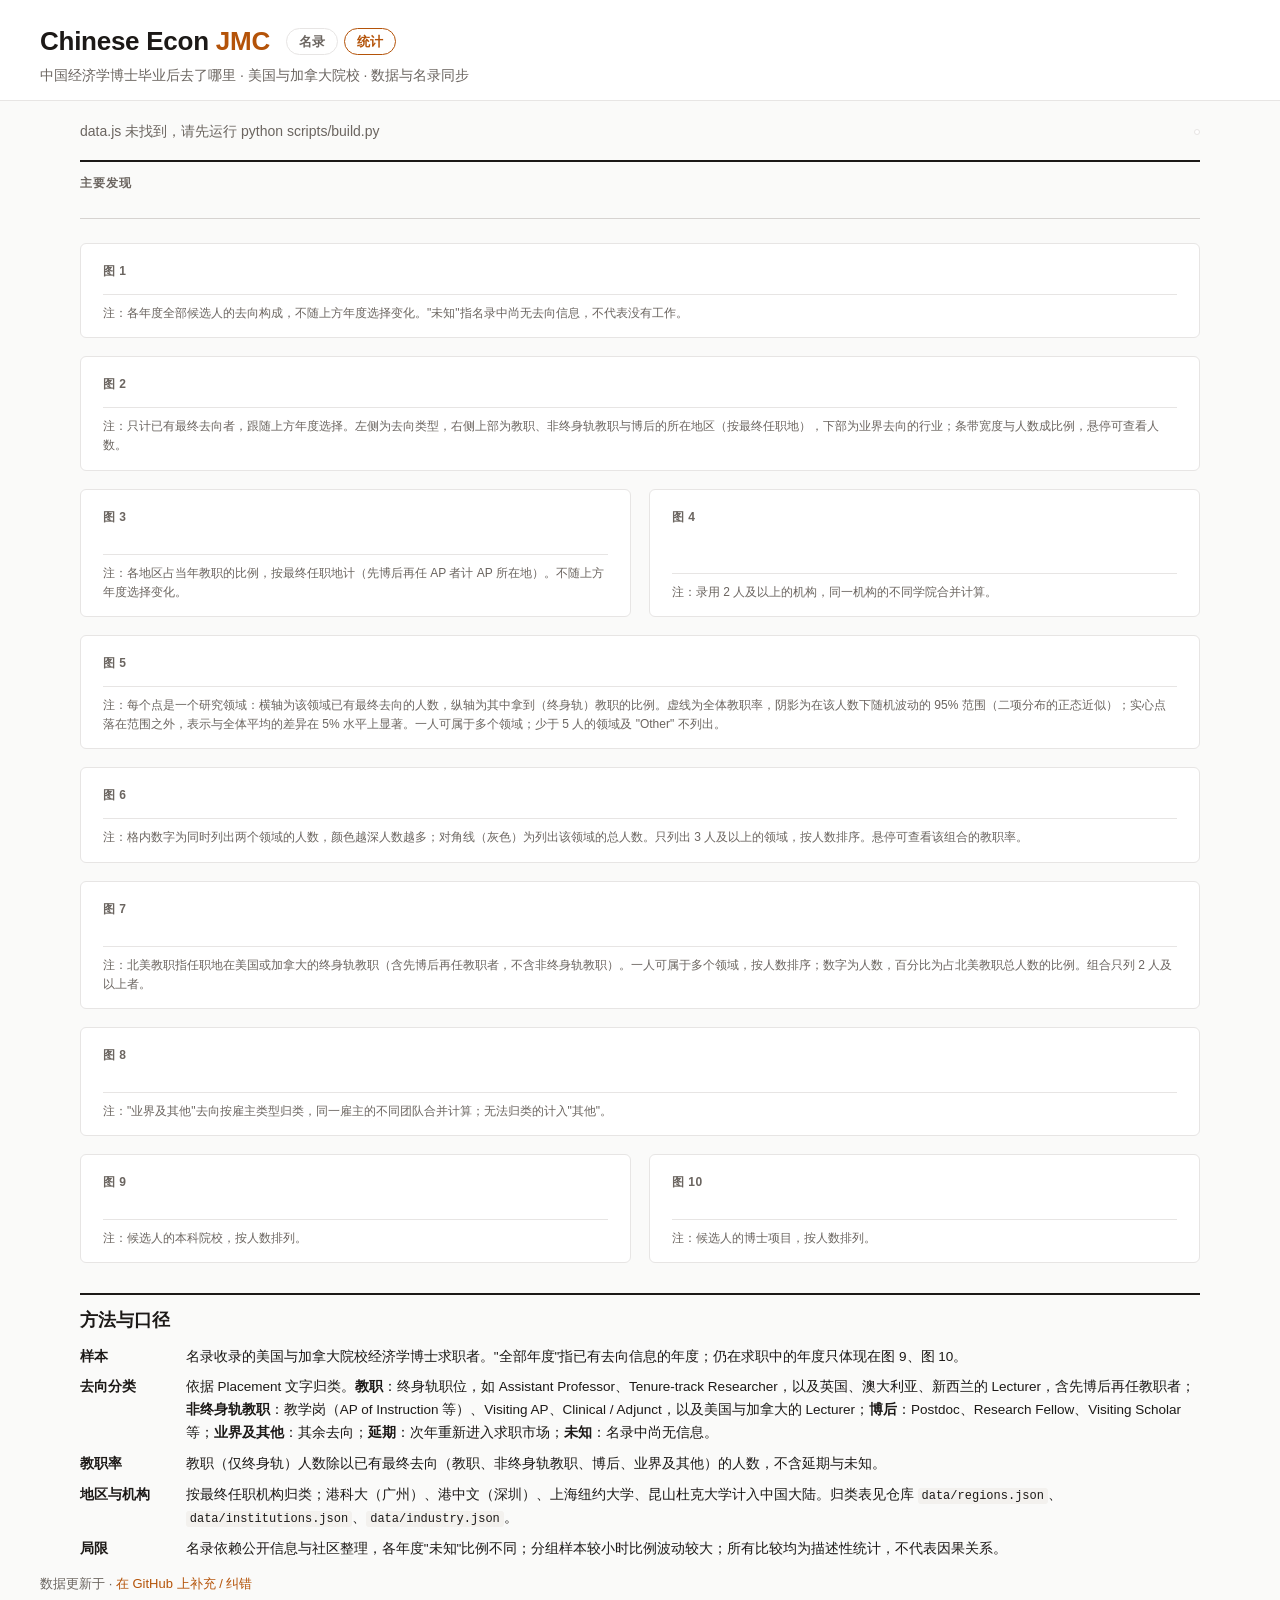
==== site/stats.html @ d743d22f "Add UCLA to 2026-2027; drop the field-share-over-time figure The 2026-2027 file and the cycle templa" ====
<!DOCTYPE html>
<html lang="zh-CN">
<head>
<meta charset="utf-8">
<meta name="viewport" content="width=device-width, initial-scale=1">
<title>JMC Placement Stats · 中国经济学博士求职去向统计</title>
<meta name="description" content="Where do economics PhD job market candidates from mainland China at US and Canadian programs end up? Placement mix by year, faculty destinations, faculty rate by PhD tier and field, top hiring institutions and employers.">
<link rel="stylesheet" href="style.css">
<link rel="stylesheet" href="stats.css">
</head>
<body>

<header class="topbar">
  <div class="wrap">
    <div class="brand">
      <div class="brand-row">
        <h1>Chinese Econ <span>JMC</span></h1>
        <nav class="pages" aria-label="Pages"><a href="./">名录</a><a href="stats.html" class="active" aria-current="page">统计</a></nav>
      </div>
      <p class="tagline">中国经济学博士毕业后去了哪里 · 美国与加拿大院校 · 数据与名录同步</p>
    </div>
  </div>
</header>

<main class="wrap viz">

  <div class="section-head">
    <p class="lede" id="lede"></p>
    <div class="seg" id="cycle-seg" role="tablist" aria-label="年度"></div>
  </div>

  <section class="findings" aria-labelledby="findings-h">
    <h2 id="findings-h" class="kicker">主要发现</h2>
    <div class="hero" id="hero" aria-live="polite"></div>
  </section>

  <section class="panel">
    <header class="fig-head"><span class="fig-no">图 1</span><h2 id="mix-title"></h2></header>
    <div id="mix"></div>
    <p class="fig-note">注：各年度全部候选人的去向构成，不随上方年度选择变化。"未知"指名录中尚无去向信息，不代表没有工作。</p>
  </section>

  <section class="panel">
    <header class="fig-head"><span class="fig-no">图 2</span><h2 id="sankey-title"></h2></header>
    <div id="sankey"></div>
    <p class="fig-note">注：只计已有最终去向者，跟随上方年度选择。左侧为去向类型，右侧上部为教职、非终身轨教职与博后的所在地区（按最终任职地），下部为业界去向的行业；条带宽度与人数成比例，悬停可查看人数。</p>
  </section>

  <div class="two-col">
    <section class="panel">
      <header class="fig-head"><span class="fig-no">图 3</span><h2 id="regions-title"></h2></header>
      <div id="regions"></div>
      <p class="fig-note">注：各地区占当年教职的比例，按最终任职地计（先博后再任 AP 者计 AP 所在地）。不随上方年度选择变化。</p>
    </section>
    <section class="panel">
      <header class="fig-head"><span class="fig-no">图 4</span><h2 id="insts-title"></h2></header>
      <div id="insts"></div>
      <p class="fig-note">注：录用 2 人及以上的机构，同一机构的不同学院合并计算。</p>
    </section>
  </div>

  <section class="panel">
    <header class="fig-head"><span class="fig-no">图 5</span><h2 id="funnel-title"></h2></header>
    <div id="funnel"></div>
    <p class="fig-note">注：每个点是一个研究领域：横轴为该领域已有最终去向的人数，纵轴为其中拿到（终身轨）教职的比例。虚线为全体教职率，阴影为在该人数下随机波动的 95% 范围（二项分布的正态近似）；实心点落在范围之外，表示与全体平均的差异在 5% 水平上显著。一人可属于多个领域；少于 5 人的领域及 "Other" 不列出。</p>
  </section>

  <section class="panel">
    <header class="fig-head"><span class="fig-no">图 6</span><h2 id="cooc-title"></h2></header>
    <div id="cooc"></div>
    <p class="fig-note">注：格内数字为同时列出两个领域的人数，颜色越深人数越多；对角线（灰色）为列出该领域的总人数。只列出 3 人及以上的领域，按人数排序。悬停可查看该组合的教职率。</p>
  </section>

  <section class="panel">
    <header class="fig-head"><span class="fig-no">图 7</span><h2 id="na-title"></h2></header>
    <div id="na" class="split two"></div>
    <p class="fig-note">注：北美教职指任职地在美国或加拿大的终身轨教职（含先博后再任教职者，不含非终身轨教职）。一人可属于多个领域，按人数排序；数字为人数，百分比为占北美教职总人数的比例。组合只列 2 人及以上者。</p>
  </section>

  <section class="panel">
    <header class="fig-head"><span class="fig-no">图 8</span><h2 id="ind-title"></h2></header>
    <div id="ind" class="split two"></div>
    <p class="fig-note">注："业界及其他"去向按雇主类型归类，同一雇主的不同团队合并计算；无法归类的计入"其他"。</p>
  </section>

  <div class="two-col">
    <section class="panel">
      <header class="fig-head"><span class="fig-no">图 9</span><h2 id="ug-title"></h2></header>
      <div id="ug"></div>
      <p class="fig-note">注：候选人的本科院校，按人数排列。</p>
    </section>
    <section class="panel">
      <header class="fig-head"><span class="fig-no">图 10</span><h2 id="phd-title"></h2></header>
      <div id="phd"></div>
      <p class="fig-note">注：候选人的博士项目，按人数排列。</p>
    </section>
  </div>

  <section class="method" aria-labelledby="method-h">
    <h2 id="method-h">方法与口径</h2>
    <dl>
      <dt>样本</dt>
      <dd>名录收录的美国与加拿大院校经济学博士求职者。"全部年度"指已有去向信息的年度；仍在求职中的年度只体现在图 9、图 10。</dd>
      <dt>去向分类</dt>
      <dd>依据 Placement 文字归类。<b>教职</b>：终身轨职位，如 Assistant Professor、Tenure-track Researcher，以及英国、澳大利亚、新西兰的 Lecturer，含先博后再任教职者；<b>非终身轨教职</b>：教学岗（AP of Instruction 等）、Visiting AP、Clinical / Adjunct，以及美国与加拿大的 Lecturer；<b>博后</b>：Postdoc、Research Fellow、Visiting Scholar 等；<b>业界及其他</b>：其余去向；<b>延期</b>：次年重新进入求职市场；<b>未知</b>：名录中尚无信息。</dd>
      <dt>教职率</dt>
      <dd>教职（仅终身轨）人数除以已有最终去向（教职、非终身轨教职、博后、业界及其他）的人数，不含延期与未知。</dd>
      <dt>地区与机构</dt>
      <dd>按最终任职机构归类；港科大（广州）、港中文（深圳）、上海纽约大学、昆山杜克大学计入中国大陆。归类表见仓库 <code>data/regions.json</code>、<code>data/institutions.json</code>、<code>data/industry.json</code>。</dd>
      <dt>局限</dt>
      <dd>名录依赖公开信息与社区整理，各年度"未知"比例不同；分组样本较小时比例波动较大；所有比较均为描述性统计，不代表因果关系。</dd>
    </dl>
  </section>

</main>

<footer class="wrap footer">
  <p>
    数据更新于 <span id="generated"></span> ·
    <a href="https://github.com/chinese-econ-jmc/chinese-econ-jmc.github.io" target="_blank" rel="noopener">在 GitHub 上补充 / 纠错</a>
  </p>
</footer>

<div class="tip" id="tip" role="tooltip" hidden></div>

<script src="data.js"></script>
<script src="stats.js"></script>
</body>
</html>
---- site/style.css ----
:root {
  --bg: #fafaf9;
  --panel: #ffffff;
  --text: #1c1917;
  --muted: #6b6560;
  --line: #e7e5e4;
  --accent: #b45309;
  --accent-soft: #fff4e5;
  --tag: #f3f1ee;
  --faculty: #24497a;
  --faculty-bg: #e9eff7;
  --postdoc: #7a5410;
  --postdoc-bg: #f8f0de;
  --industry: #8f3628;
  --industry-bg: #f9ebe8;
  --radius: 8px;
  font-family: -apple-system, BlinkMacSystemFont, "Segoe UI", "PingFang SC", "Hiragino Sans GB", "Microsoft YaHei", "Noto Sans CJK SC", Helvetica, Arial, sans-serif;
}
@media (prefers-color-scheme: dark) {
  :root {
    --bg: #171412; --panel: #1f1b18; --text: #f5f2ef; --muted: #a8a099; --line: #3a332e;
    --accent: #f59e0b; --accent-soft: #3a2a12; --tag: #2a2521;
    --faculty: #a9c3e8; --faculty-bg: #1b2738; --postdoc: #e2bd72; --postdoc-bg: #33280f;
    --industry: #eba293; --industry-bg: #3a1e19;
  }
}
* { box-sizing: border-box; }
html, body { margin: 0; background: var(--bg); color: var(--text); font-size: 15px; line-height: 1.5; }
a { color: var(--accent); text-decoration: none; }
a:hover { text-decoration: underline; }
.wrap { max-width: 1240px; margin: 0 auto; padding: 0 20px; }

/* header */
.topbar { border-bottom: 1px solid var(--line); background: var(--panel); }
.topbar .wrap { display: flex; flex-wrap: wrap; align-items: flex-end; justify-content: space-between; gap: 12px; padding-top: 22px; padding-bottom: 0; }
.brand h1 { margin: 0; font-size: 26px; letter-spacing: -0.01em; }
.brand h1 span { color: var(--accent); }
.brand-row { display: flex; flex-wrap: wrap; align-items: center; gap: 8px 16px; }
.pages { display: flex; gap: 6px; }
.pages a { font-size: 13px; font-weight: 600; color: var(--muted); padding: 3px 12px; border: 1px solid var(--line); border-radius: 999px; }
.pages a:hover { color: var(--text); text-decoration: none; border-color: var(--muted); }
.pages a.active { color: var(--accent); border-color: var(--accent); }
.tagline { margin: 4px 0 14px; color: var(--muted); font-size: 14px; }
.cycles { display: flex; gap: 4px; }
.cycles button { background: none; border: none; border-bottom: 3px solid transparent; padding: 10px 14px; font: inherit; font-weight: 600; color: var(--muted); cursor: pointer; }
.cycles button:hover { color: var(--text); }
.cycles button.active { color: var(--accent); border-bottom-color: var(--accent); }

/* stats */
.stats { display: grid; grid-template-columns: repeat(auto-fit, minmax(150px, 1fr)); gap: 12px; margin: 22px 0 18px; }
.stat { background: var(--panel); border: 1px solid var(--line); border-radius: var(--radius); padding: 12px 14px; }
.stat .n { font-size: 26px; font-weight: 700; line-height: 1.1; }
.stat .l { color: var(--muted); font-size: 13px; margin-top: 2px; }
.stat .sub { color: var(--muted); font-size: 12px; margin-top: 6px; }

/* controls */
.controls { background: var(--panel); border: 1px solid var(--line); border-radius: var(--radius); padding: 12px 14px; margin-bottom: 12px; }
.row { display: flex; flex-wrap: wrap; gap: 8px; align-items: center; }
.row + .row { margin-top: 10px; }
input[type=search], select { font: inherit; padding: 7px 10px; border: 1px solid var(--line); border-radius: 6px; background: var(--bg); color: var(--text); }
input[type=search] { flex: 1 1 260px; min-width: 200px; }
select { max-width: 260px; }
.toggle { display: inline-flex; align-items: center; gap: 6px; color: var(--muted); font-size: 14px; cursor: pointer; }
.btn-ghost { font: inherit; background: none; border: 1px solid var(--line); border-radius: 6px; padding: 6px 10px; color: var(--muted); cursor: pointer; }
.btn-ghost:hover { color: var(--text); border-color: var(--muted); }
.chips { gap: 6px; }
.chip { font: inherit; font-size: 13px; padding: 4px 10px; border-radius: 999px; border: 1px solid var(--line); background: var(--bg); color: var(--text); cursor: pointer; }
.chip:hover { border-color: var(--muted); }
.chip.active { background: var(--accent-soft); border-color: var(--accent); color: var(--accent); font-weight: 600; }
.chip .c { color: var(--muted); font-size: 12px; margin-left: 4px; }
.chip.active .c { color: inherit; }
.chip:disabled { opacity: .4; cursor: default; }

.result-count { color: var(--muted); font-size: 13px; margin: 0 0 8px 4px; }

/* table */
.table-wrap { background: var(--panel); border: 1px solid var(--line); border-radius: var(--radius); overflow-x: auto; margin-bottom: 30px; }
table { width: 100%; border-collapse: collapse; }
th, td { text-align: left; padding: 10px 12px; vertical-align: top; border-top: 1px solid var(--line); }
thead th { border-top: none; font-size: 12px; text-transform: uppercase; letter-spacing: .04em; color: var(--muted); background: var(--panel); position: sticky; top: 0; z-index: 1; }
tr.cand { cursor: pointer; }
tr.cand:hover td { background: color-mix(in srgb, var(--accent-soft) 45%, transparent); }
tr.cand.open td { background: var(--accent-soft); border-bottom: none; }
tr.cand:hover, tr.cand.open { background: var(--accent-soft); }
tr.group th { background: var(--tag); font-size: 13px; font-weight: 600; text-transform: none; letter-spacing: 0; position: static; padding: 8px 12px; }
tr.group th .rank { display: inline-block; min-width: 34px; color: var(--muted); font-weight: 500; }
tr.group th .zh { color: var(--muted); font-weight: 400; margin-left: 6px; }
tr.group th .n { color: var(--muted); font-weight: 400; float: right; }
tr.group th .note { color: var(--muted); font-weight: 400; font-style: italic; margin-left: 10px; }
.col-name { width: 16%; }
.col-school { width: 14%; }
.col-fields { width: 18%; }
.col-jmp { width: 28%; }
.col-links { width: 7%; }
.col-place { width: 17%; }
td.name { font-weight: 600; white-space: nowrap; }
td.name .zh { color: var(--muted); font-weight: 400; margin-left: 4px; }
td.name .yr { display: block; color: var(--muted); font-weight: 400; font-size: 12px; }
td.school .rank { color: var(--muted); font-size: 12px; margin-right: 4px; }
td.jmp { font-size: 14px; }
td.jmp .none, td.place .none, td.links .none { color: var(--muted); }
.tag { display: inline-block; background: var(--tag); border-radius: 4px; padding: 1px 7px; font-size: 12px; margin: 0 4px 4px 0; white-space: nowrap; }
.tag.raw { background: none; color: var(--muted); padding-left: 0; white-space: normal; }
.badge { display: inline-block; border-radius: 4px; padding: 1px 7px; font-size: 12px; font-weight: 600; margin-bottom: 3px; }
.badge.Faculty { color: var(--faculty); background: var(--faculty-bg); }
.badge.Postdoc { color: var(--postdoc); background: var(--postdoc-bg); }
.badge.Industry { color: var(--industry); background: var(--industry-bg); }
.badge.Non-tenure-track { color: var(--faculty); background: transparent; border: 1px dashed var(--faculty); padding: 0 6px; }
.badge.Deferred { color: var(--muted); background: transparent; box-shadow: inset 0 0 0 1px var(--line); }
td.place .txt { display: block; font-size: 13px; }
tr.detail td { background: var(--accent-soft); border-top: none; padding: 0 12px 14px; }
.detail-inner { display: grid; grid-template-columns: 2fr 1fr; gap: 18px; font-size: 14px; }
.detail-inner h4 { margin: 0 0 4px; font-size: 12px; text-transform: uppercase; letter-spacing: .04em; color: var(--muted); }
.detail-inner p { margin: 0 0 8px; }
.detail-inner ul { margin: 0; padding-left: 18px; }
.detail-inner .src { color: var(--muted); font-size: 12px; }
.empty { padding: 30px; text-align: center; color: var(--muted); }

.footer { color: var(--muted); font-size: 13px; padding-bottom: 40px; }
.footer .muted { opacity: .8; }

/* narrow screens: table rows become cards */
@media (max-width: 760px) {
  .topbar .wrap { align-items: flex-start; }
  .cycles { width: 100%; overflow-x: auto; }
  .stat .n { font-size: 20px; }
  select { max-width: 100%; }
  thead { display: none; }
  table, tbody, tr, td, th { display: block; width: 100%; }
  tr.cand { padding: 10px 12px 8px; border-top: 1px solid var(--line); }
  tr.cand.open { border-bottom: none; }
  td { border: none; padding: 1px 0; }
  td.name { white-space: normal; font-size: 16px; padding-bottom: 4px; }
  td.name .yr { display: inline; margin-left: 6px; }
  td[data-label]::before { content: attr(data-label); display: inline-block; min-width: 3em; color: var(--muted); font-size: 12px; }
  td.school .rank { display: none; }
  td.jmp { font-size: 13px; }
  tr.group th { border-top: 1px solid var(--line); }
  tr.group th .n { float: none; margin-left: 8px; }
  tr.detail td { padding: 4px 12px 14px; }
  .detail-inner { grid-template-columns: 1fr; gap: 10px; }
}
---- site/stats.css ----
/* Chinese Econ JMC — statistics page. Shares tokens and layout with style.css.
   Report style: numbered figures with notes underneath, serif titles and figures, hairline rules. */
:root {
  /* placement categories: validated as a set (adjacent CVD and normal-vision separation, 3:1 vs surface) */
  --s-fac: #31609a;   /* navy */
  --s-pd: #c4892d;    /* ochre */
  --s-ind: #b04a3a;   /* brick */
  --s-def: #a8a29e;
  --s-unk: #e7e5e4;
  --on-fac: #ffffff; --on-pd: #1c1917; --on-ind: #ffffff;
  --rule: #d6d3d1;
  --serif: "Source Serif 4", "Source Serif Pro", Charter, "Bitstream Charter", "Sitka Text", Cambria, Georgia, "Noto Serif CJK SC", "Source Han Serif SC", "Songti SC", "STSong", "SimSun", serif;
}
@media (prefers-color-scheme: dark) {
  :root {
    --s-fac: #5b8ac4; --s-pd: #bb8a28; --s-ind: #b14735; --s-def: #78716c; --s-unk: #3a332e;
    --on-fac: #0b0b0b; --on-pd: #0b0b0b; --on-ind: #ffffff;
    --rule: #4a423c;
  }
}

.viz { padding-top: 20px; max-width: 1160px; }
.viz h2, .fig-head h2 { font-family: var(--serif); font-variant-numeric: lining-nums; }
.empty-note { color: var(--muted); font-size: 14px; margin: 6px 0; }
.note.small { color: var(--muted); font-size: 12px; margin: 10px 0 0; }

.k-fac { background: var(--s-fac); }
/* non-tenure-track: same navy as faculty, hatched (texture, not a new hue) */
.k-ntt { background: repeating-linear-gradient(135deg, var(--s-fac) 0 2px, color-mix(in oklab, var(--s-fac) 28%, var(--panel)) 2px 6px); }
.k-pd { background: var(--s-pd); }
.k-ind { background: var(--s-ind); }
.k-def { background: var(--s-def); }
.k-unk { background: var(--s-unk); }
/* neutral bars for head counts that are not a placement category */
.k-neu { background: var(--muted); }
.legend { display: flex; flex-wrap: wrap; gap: 6px 18px; font-size: 12.5px; color: var(--muted); margin-bottom: 12px; }
.sw { display: inline-block; width: 10px; height: 10px; border-radius: 2px; margin-right: 6px; vertical-align: -1px; }

/* selection row */
.section-head { display: flex; flex-wrap: wrap; align-items: center; justify-content: space-between; gap: 10px; margin-bottom: 18px; }
.lede { margin: 0; color: var(--muted); font-size: 14px; }
.lede b { color: var(--text); font-weight: 600; }
.seg { display: inline-flex; flex-wrap: wrap; border: 1px solid var(--line); border-radius: 18px; padding: 2px; background: var(--panel); }
.seg button { font: inherit; font-size: 13px; border: none; background: none; color: var(--muted); padding: 5px 12px; border-radius: 999px; cursor: pointer; }
.seg button:hover { color: var(--text); }
.seg button.active { background: var(--accent-soft); color: var(--accent); font-weight: 600; }

/* key findings: a ruled band, not cards */
.findings { border-top: 2px solid var(--text); border-bottom: 1px solid var(--rule); padding: 12px 0 16px; margin-bottom: 24px; }
.kicker { font-size: 12px; font-weight: 600; letter-spacing: .08em; color: var(--muted); margin: 0 0 10px; font-family: inherit !important; }
.hero { display: grid; grid-template-columns: repeat(auto-fit, minmax(220px, 1fr)); }
.fact { padding: 2px 20px; border-left: 1px solid var(--rule); }
.fact:first-child { border-left: none; padding-left: 0; }
.fact .big { font-family: var(--serif); font-size: 34px; font-weight: 600; line-height: 1.1; font-variant-numeric: lining-nums tabular-nums; }
.fact .what { font-size: 14px; margin-top: 6px; }
.fact .how { font-size: 12px; color: var(--muted); margin-top: 3px; font-variant-numeric: tabular-nums; }

/* figures */
.panel { background: var(--panel); border: 1px solid var(--line); border-radius: 6px; padding: 18px 22px 14px; margin-bottom: 18px; min-width: 0; }
.fig-head { display: flex; align-items: baseline; gap: 10px; margin-bottom: 14px; }
.fig-no { flex: none; font-size: 12px; font-weight: 600; color: var(--muted); letter-spacing: .04em; }
.fig-head h2 { margin: 0; font-size: 17.5px; font-weight: 600; line-height: 1.4; }
.fig-note { margin: 14px 0 0; padding-top: 9px; border-top: 1px solid var(--line); color: var(--muted); font-size: 12px; line-height: 1.6; }

/* fig 1: 100% stacked bars with direct labels */
.mix-row { display: grid; grid-template-columns: 7em 1fr; gap: 14px; align-items: center; margin-bottom: 10px; }
.mix-label b { display: block; font-size: 14px; font-weight: 600; font-variant-numeric: tabular-nums; }
.mix-label span { color: var(--muted); font-size: 12px; }
.stack { display: flex; gap: 2px; height: 26px; border-radius: 4px; overflow: hidden; }
.stack > span { min-width: 2px; flex-basis: 0; display: flex; align-items: center; justify-content: center; overflow: hidden; white-space: nowrap; font-size: 12px; }
.stack > span b { font-weight: 600; padding: 0 4px; overflow: hidden; text-overflow: ellipsis; font-variant-numeric: tabular-nums; }
.stack > .k-fac b { color: var(--on-fac); }
.stack > .k-pd b { color: var(--on-pd); }
.stack > .k-ind b { color: var(--on-ind); }
.stack > .k-def b, .stack > .k-unk b { color: var(--text); }
.stack > .k-ntt b { display: none; }
.stack > span:hover { filter: brightness(1.08); }

/* bar lists: rate charts get a percent axis, count charts are direct-labeled */
.bars { display: grid; gap: 0; }
.b-row { display: grid; grid-template-columns: 9.5em 1fr 4.8em; gap: 12px; align-items: center; padding: 3px 4px; border-radius: 3px; font-size: 13px; }
.bars.wide .b-row { grid-template-columns: 13.5em 1fr 4.8em; }
.b-row:not(.b-key):not(.b-axis):hover { background: var(--tag); }
.b-label { white-space: nowrap; overflow: hidden; text-overflow: ellipsis; }
.b-label em { font-style: normal; color: var(--muted); font-size: 11.5px; margin-left: 6px; }
.b-track { position: relative; height: 18px; display: flex; align-items: center; }
.fill { position: relative; z-index: 1; display: block; height: 10px; min-width: 2px; border-radius: 0 4px 4px 0; }
.b-track .g { position: absolute; top: 0; bottom: 0; width: 1px; background: var(--line); }
.b-track .g:first-child { background: var(--rule); }
.b-row.thin .fill { opacity: .45; }
.b-val { text-align: right; font-weight: 600; font-variant-numeric: tabular-nums; white-space: nowrap; }
.b-val em { font-style: normal; font-weight: 400; color: var(--muted); font-size: 11px; margin-left: 5px; }
.ref { position: absolute; top: -3px; bottom: -3px; z-index: 2; border-left: 1.5px dashed var(--text); opacity: .55; }
.b-key, .b-axis { padding-top: 0; padding-bottom: 0; }
.b-key .b-track, .b-axis .b-track { height: 16px; }
.ref-label { position: absolute; transform: translateX(-50%); font-size: 11.5px; color: var(--text); opacity: .75; white-space: nowrap; }
.b-axis .tick { top: 2px; }
.b-group { font-size: 12px; font-weight: 600; color: var(--muted); padding: 8px 4px 2px; border-top: 1px solid var(--line); margin-top: 4px; }
.b-group:first-child { border-top: none; margin-top: 0; padding-top: 0; }

/* fig 2: dumbbell, one row per region, one dot per cycle */
.db-row { display: grid; grid-template-columns: 4.5em 1fr 3em; gap: 12px; align-items: center; padding: 4px; border-radius: 3px; font-size: 13px; }
.db-row:not(.axis):hover { background: var(--tag); }
.db-track { position: relative; height: 18px; }
.db-track .grid { position: absolute; top: 0; bottom: 0; width: 1px; background: var(--line); }
.db-track .grid:first-child { background: var(--rule); }
.db-track .span { position: absolute; top: 50%; height: 2px; margin-top: -1px; background: var(--s-def); }
.db-track .dot, .legend .dot { width: 11px; height: 11px; border-radius: 50%; }
.db-track .dot { position: absolute; top: 50%; transform: translate(-50%, -50%); }
.dot.now { background: var(--s-fac); box-shadow: 0 0 0 2px var(--panel); }
.dot.then { background: var(--panel); border: 2px solid var(--s-def); }
.legend .dot { display: inline-block; margin-right: 6px; vertical-align: -1px; }
.db-row .b-val { font-variant-numeric: tabular-nums; }
.db-row.axis { padding-top: 0; }
.db-row.axis .db-track { height: 14px; }
.tick { position: absolute; transform: translateX(-50%); font-size: 11px; color: var(--muted); font-variant-numeric: tabular-nums; }

.split { display: grid; grid-template-columns: 1fr; gap: 18px; }
.split.two { grid-template-columns: 1fr 1.3fr; gap: 36px; }

/* fig 5: common field pairs */
.combo-row { display: grid; grid-template-columns: 15em 1fr 4.8em; gap: 12px; align-items: center; padding: 4px; border-radius: 3px; font-size: 13px; }
.combo-row:hover { background: var(--tag); }
.stack.thin-stack { height: 14px; }
.combo-row .none { color: var(--muted); font-size: 12px; }
.sub-col h3 { margin: 0 0 8px; font-size: 12.5px; font-weight: 600; color: var(--muted); }
.two-col { display: grid; grid-template-columns: 1fr 1fr; gap: 18px; margin-bottom: 18px; }
.two-col .panel { margin-bottom: 0; display: flex; flex-direction: column; }
.two-col .panel .fig-note { margin-top: auto; }
.two-col .panel > div { margin-bottom: 14px; }

/* methods */
.method { border-top: 2px solid var(--text); margin-top: 30px; padding-top: 12px; }
.method h2 { font-size: 17.5px; font-weight: 600; margin: 0 0 12px; }
.method dl { display: grid; grid-template-columns: 6.5em 1fr; gap: 8px 18px; margin: 0; font-size: 13.5px; line-height: 1.7; }
.method dt { font-weight: 600; }
.method dd { margin: 0; color: var(--text); }
.method code { font-size: 12px; background: var(--tag); padding: 1px 4px; border-radius: 3px; }

.tip { position: fixed; left: 0; top: 0; z-index: 50; pointer-events: none; background: var(--text); color: var(--bg); font-size: 12.5px; line-height: 1.5; padding: 7px 10px; border-radius: 5px; max-width: 280px; box-shadow: 0 4px 14px rgba(0,0,0,.18); font-variant-numeric: tabular-nums; }

@media (max-width: 860px) {
  .two-col, .split, .split.two { grid-template-columns: 1fr; }
  .combo-row { grid-template-columns: 11em 1fr 4.4em; }
  .mix-row { grid-template-columns: 5.5em 1fr; }
  .b-row, .bars.wide .b-row { grid-template-columns: 9.5em 1fr 4.4em; }
  .panel { padding: 14px; }
  .fact { border-left: none; padding: 8px 0; border-top: 1px solid var(--rule); }
  .fact:first-child { border-top: none; }
  .fact .big { font-size: 28px; }
  .method dl { grid-template-columns: 1fr; gap: 2px; }
  .method dd { margin-bottom: 8px; }
}

/* ---- SVG charts (fig 2 sankey, fig 5 funnel) ---- */
svg.chart { display: block; width: 100%; height: auto; min-width: 640px; font-family: inherit; }
svg.chart text { font-family: inherit; }
svg .ax { fill: var(--muted); font-size: 12px; font-variant-numeric: tabular-nums; }
svg .ax-title { font-size: 12.5px; }
svg .ax-cy { fill: var(--text); font-weight: 600; font-size: 13px; }
svg .gl { stroke: var(--line); stroke-width: 1; }

/* sankey */
.sk-link { opacity: .32; transition: opacity .15s; }
.sk-link:hover { opacity: .62; }
.sk-fac { fill: var(--s-fac); }
.sk-ntt { fill: url(#hatch-ntt); }
.sk-pd { fill: var(--s-pd); }
.sk-ind { fill: var(--s-ind); }
.sk-node.sk-ntt { opacity: 1; }
.sk-right { fill: var(--s-def); }
.hatch-bg { fill: color-mix(in oklab, var(--s-fac) 28%, var(--panel)); }
.hatch-fg { fill: var(--s-fac); }
.sk-label { fill: var(--text); font-size: 13px; }
.sk-n { fill: var(--muted); font-variant-numeric: tabular-nums; }
.sk-head { fill: var(--muted); font-size: 11.5px; font-weight: 600; letter-spacing: .04em; }

/* funnel */
.fn-band { fill: var(--s-fac); opacity: .08; }
.fn-edge { fill: none; stroke: var(--s-fac); stroke-width: 1; opacity: .35; }
.fn-mean { stroke: var(--text); stroke-width: 1.2; stroke-dasharray: 5 4; opacity: .55; }
.fn-mean-l { fill: var(--text); opacity: .7; font-size: 12px; }
.fn-pt { fill: var(--panel); stroke: var(--s-fac); stroke-width: 1.8; }
.fn-pt.sig { fill: var(--s-fac); }
.fn-pt:hover { stroke-width: 3; }
.fn-label { fill: var(--text); font-size: 12.5px; }
.fn-label.sig { font-weight: 600; }
.legend .dot.fn-key { display: inline-block; width: 10px; height: 10px; border-radius: 50%; border: 1.8px solid var(--s-fac); background: var(--panel); margin-right: 6px; vertical-align: -1px; }
.legend .dot.fn-key.sig { background: var(--s-fac); }
.sw.fn-key-band { background: color-mix(in oklab, var(--s-fac) 14%, var(--panel)); border: 1px solid color-mix(in oklab, var(--s-fac) 40%, var(--panel)); }

/* fig 6: co-occurrence matrix */
table.cooc th, table.cooc td { border: none; padding: 0; vertical-align: middle; background: none; }
table.cooc { width: auto; border-collapse: separate; border-spacing: 2px; font-size: 12px; font-variant-numeric: tabular-nums; margin: 0 auto; }
table.cooc th.rh { text-align: right; font-weight: 500; padding: 0 8px 0 0; white-space: nowrap; color: var(--text); }
table.cooc th.ch { height: 64px; vertical-align: bottom; padding: 0 0 4px; font-weight: 500; color: var(--muted); }
table.cooc th.ch span { display: inline-block; transform: rotate(-50deg); transform-origin: left bottom; white-space: nowrap; margin-left: 14px; }
table.cooc td { width: 38px; height: 28px; text-align: center; border-radius: 3px; }
table.cooc td.cell { background: color-mix(in oklab, var(--s-fac) var(--a), var(--panel)); color: var(--text); }
table.cooc td.cell.hot { color: #fff; }
table.cooc td.cell:hover { outline: 2px solid var(--text); }
table.cooc td.diag { background: var(--tag); color: var(--muted); font-weight: 600; }
table.cooc td.z { background: color-mix(in oklab, var(--line) 35%, var(--panel)); }
@media (prefers-color-scheme: dark) {
  table.cooc td.cell.hot { color: #0b0b0b; }
}
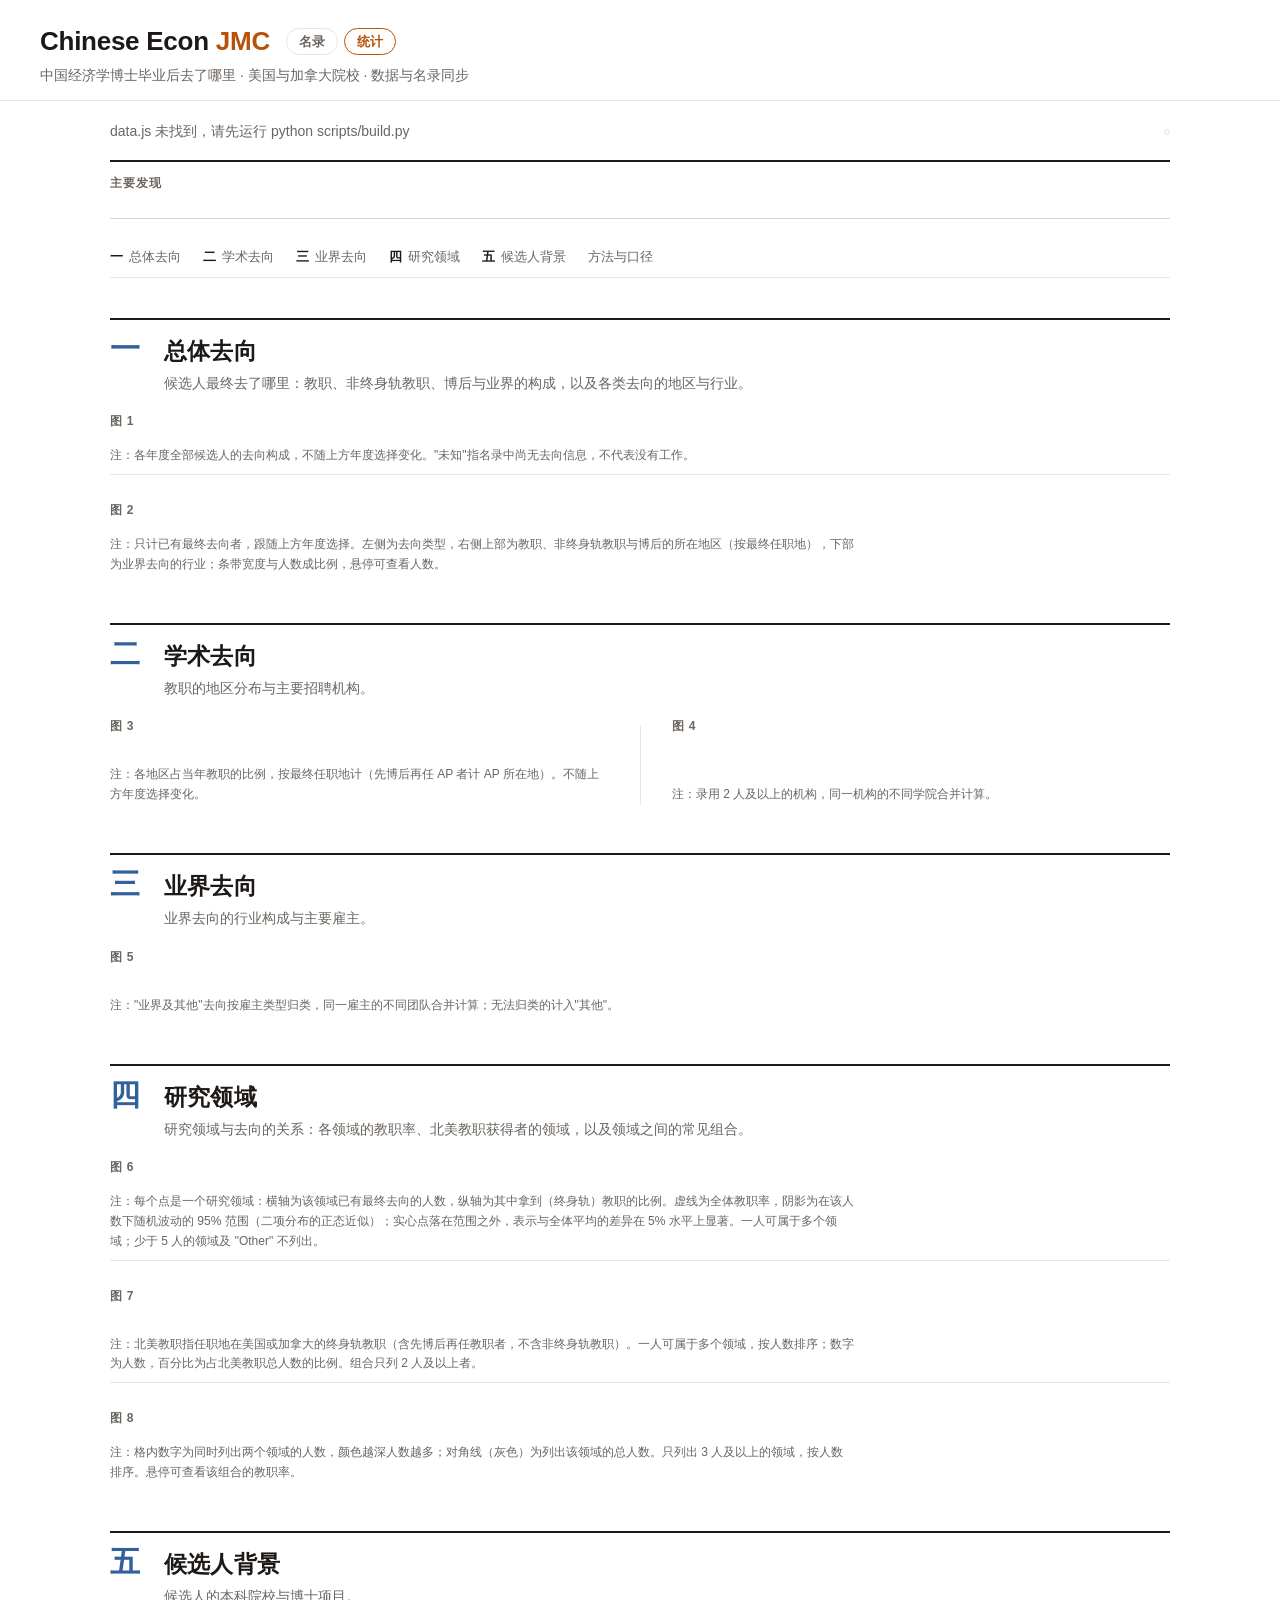
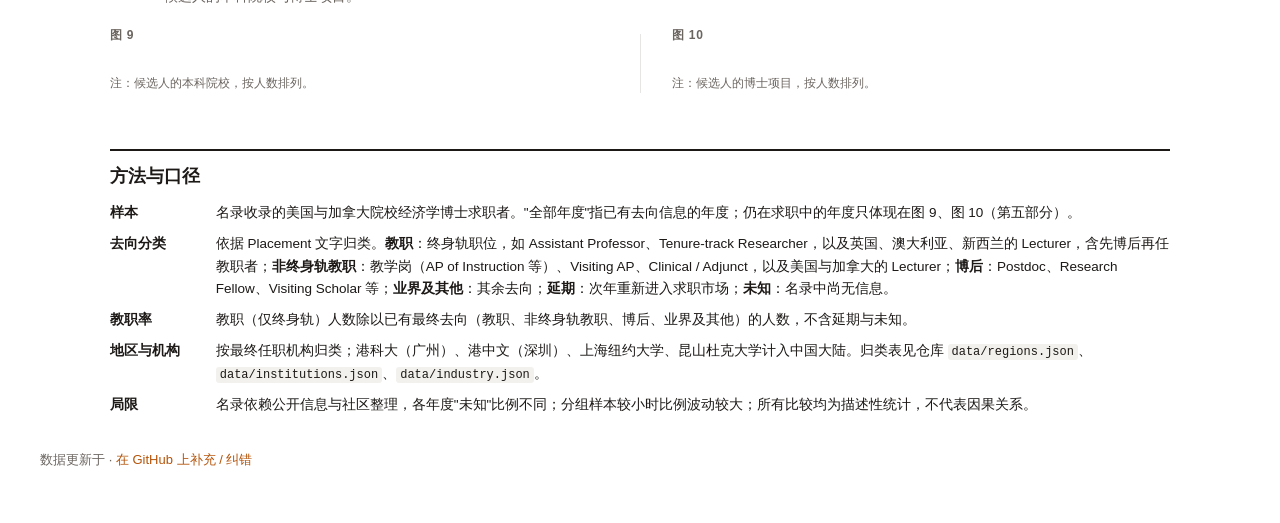
==== commit a6d16434: "Reorganize the stats page into a sectioned report Five numbered parts (总体去向 / 学术去向 / 业界去向 / 研究领域 / 候" ====
--- a/site/stats.html
+++ b/site/stats.html
@@ -8,7 +8,7 @@
 <link rel="stylesheet" href="style.css">
 <link rel="stylesheet" href="stats.css">
 </head>
-<body>
+<body class="report-page">
 
 <header class="topbar">
   <div class="wrap">
@@ -22,7 +22,7 @@
   </div>
 </header>
 
-<main class="wrap viz">
+<main class="wrap viz report">
 
   <div class="section-head">
     <p class="lede" id="lede"></p>
@@ -34,73 +34,89 @@
     <div class="hero" id="hero" aria-live="polite"></div>
   </section>
 
-  <section class="panel">
-    <header class="fig-head"><span class="fig-no">图 1</span><h2 id="mix-title"></h2></header>
-    <div id="mix"></div>
-    <p class="fig-note">注：各年度全部候选人的去向构成，不随上方年度选择变化。"未知"指名录中尚无去向信息，不代表没有工作。</p>
+  <nav class="toc" aria-label="目录">
+    <a href="#overview"><b>一</b>总体去向</a><a href="#academic"><b>二</b>学术去向</a><a href="#industry"><b>三</b>业界去向</a><a href="#fields"><b>四</b>研究领域</a><a href="#background"><b>五</b>候选人背景</a><a href="#method">方法与口径</a>
+  </nav>
+
+  <section class="part" id="overview">
+    <header class="part-head"><span class="part-no">一</span><div><h2>总体去向</h2><p>候选人最终去了哪里：教职、非终身轨教职、博后与业界的构成，以及各类去向的地区与行业。</p></div></header>
+    <figure class="fig" id="fig-mix">
+      <figcaption class="fig-head"><span class="fig-no">图 1</span><h3 id="mix-title"></h3></figcaption>
+      <div id="mix"></div>
+      <p class="fig-note">注：各年度全部候选人的去向构成，不随上方年度选择变化。"未知"指名录中尚无去向信息，不代表没有工作。</p>
+    </figure>
+    <figure class="fig" id="fig-sankey">
+      <figcaption class="fig-head"><span class="fig-no">图 2</span><h3 id="sankey-title"></h3></figcaption>
+      <div id="sankey"></div>
+      <p class="fig-note">注：只计已有最终去向者，跟随上方年度选择。左侧为去向类型，右侧上部为教职、非终身轨教职与博后的所在地区（按最终任职地），下部为业界去向的行业；条带宽度与人数成比例，悬停可查看人数。</p>
+    </figure>
   </section>
 
-  <section class="panel">
-    <header class="fig-head"><span class="fig-no">图 2</span><h2 id="sankey-title"></h2></header>
-    <div id="sankey"></div>
-    <p class="fig-note">注：只计已有最终去向者，跟随上方年度选择。左侧为去向类型，右侧上部为教职、非终身轨教职与博后的所在地区（按最终任职地），下部为业界去向的行业；条带宽度与人数成比例，悬停可查看人数。</p>
+  <section class="part" id="academic">
+    <header class="part-head"><span class="part-no">二</span><div><h2>学术去向</h2><p>教职的地区分布与主要招聘机构。</p></div></header>
+    <div class="two-col">
+      <figure class="fig" id="fig-regions">
+        <figcaption class="fig-head"><span class="fig-no">图 3</span><h3 id="regions-title"></h3></figcaption>
+        <div id="regions"></div>
+        <p class="fig-note">注：各地区占当年教职的比例，按最终任职地计（先博后再任 AP 者计 AP 所在地）。不随上方年度选择变化。</p>
+      </figure>
+      <figure class="fig" id="fig-insts">
+        <figcaption class="fig-head"><span class="fig-no">图 4</span><h3 id="insts-title"></h3></figcaption>
+        <div id="insts"></div>
+        <p class="fig-note">注：录用 2 人及以上的机构，同一机构的不同学院合并计算。</p>
+      </figure>
+    </div>
   </section>
 
-  <div class="two-col">
-    <section class="panel">
-      <header class="fig-head"><span class="fig-no">图 3</span><h2 id="regions-title"></h2></header>
-      <div id="regions"></div>
-      <p class="fig-note">注：各地区占当年教职的比例，按最终任职地计（先博后再任 AP 者计 AP 所在地）。不随上方年度选择变化。</p>
-    </section>
-    <section class="panel">
-      <header class="fig-head"><span class="fig-no">图 4</span><h2 id="insts-title"></h2></header>
-      <div id="insts"></div>
-      <p class="fig-note">注：录用 2 人及以上的机构，同一机构的不同学院合并计算。</p>
-    </section>
-  </div>
-
-  <section class="panel">
-    <header class="fig-head"><span class="fig-no">图 5</span><h2 id="funnel-title"></h2></header>
-    <div id="funnel"></div>
-    <p class="fig-note">注：每个点是一个研究领域：横轴为该领域已有最终去向的人数，纵轴为其中拿到（终身轨）教职的比例。虚线为全体教职率，阴影为在该人数下随机波动的 95% 范围（二项分布的正态近似）；实心点落在范围之外，表示与全体平均的差异在 5% 水平上显著。一人可属于多个领域；少于 5 人的领域及 "Other" 不列出。</p>
+  <section class="part" id="industry">
+    <header class="part-head"><span class="part-no">三</span><div><h2>业界去向</h2><p>业界去向的行业构成与主要雇主。</p></div></header>
+    <figure class="fig" id="fig-ind">
+      <figcaption class="fig-head"><span class="fig-no">图 5</span><h3 id="ind-title"></h3></figcaption>
+      <div id="ind" class="split two"></div>
+      <p class="fig-note">注："业界及其他"去向按雇主类型归类，同一雇主的不同团队合并计算；无法归类的计入"其他"。</p>
+    </figure>
   </section>
 
-  <section class="panel">
-    <header class="fig-head"><span class="fig-no">图 6</span><h2 id="cooc-title"></h2></header>
-    <div id="cooc"></div>
-    <p class="fig-note">注：格内数字为同时列出两个领域的人数，颜色越深人数越多；对角线（灰色）为列出该领域的总人数。只列出 3 人及以上的领域，按人数排序。悬停可查看该组合的教职率。</p>
+  <section class="part" id="fields">
+    <header class="part-head"><span class="part-no">四</span><div><h2>研究领域</h2><p>研究领域与去向的关系：各领域的教职率、北美教职获得者的领域，以及领域之间的常见组合。</p></div></header>
+    <figure class="fig" id="fig-funnel">
+      <figcaption class="fig-head"><span class="fig-no">图 6</span><h3 id="funnel-title"></h3></figcaption>
+      <div id="funnel"></div>
+      <p class="fig-note">注：每个点是一个研究领域：横轴为该领域已有最终去向的人数，纵轴为其中拿到（终身轨）教职的比例。虚线为全体教职率，阴影为在该人数下随机波动的 95% 范围（二项分布的正态近似）；实心点落在范围之外，表示与全体平均的差异在 5% 水平上显著。一人可属于多个领域；少于 5 人的领域及 "Other" 不列出。</p>
+    </figure>
+    <figure class="fig" id="fig-na">
+      <figcaption class="fig-head"><span class="fig-no">图 7</span><h3 id="na-title"></h3></figcaption>
+      <div id="na" class="split two"></div>
+      <p class="fig-note">注：北美教职指任职地在美国或加拿大的终身轨教职（含先博后再任教职者，不含非终身轨教职）。一人可属于多个领域，按人数排序；数字为人数，百分比为占北美教职总人数的比例。组合只列 2 人及以上者。</p>
+    </figure>
+    <figure class="fig" id="fig-cooc">
+      <figcaption class="fig-head"><span class="fig-no">图 8</span><h3 id="cooc-title"></h3></figcaption>
+      <div id="cooc"></div>
+      <p class="fig-note">注：格内数字为同时列出两个领域的人数，颜色越深人数越多；对角线（灰色）为列出该领域的总人数。只列出 3 人及以上的领域，按人数排序。悬停可查看该组合的教职率。</p>
+    </figure>
   </section>
 
-  <section class="panel">
-    <header class="fig-head"><span class="fig-no">图 7</span><h2 id="na-title"></h2></header>
-    <div id="na" class="split two"></div>
-    <p class="fig-note">注：北美教职指任职地在美国或加拿大的终身轨教职（含先博后再任教职者，不含非终身轨教职）。一人可属于多个领域，按人数排序；数字为人数，百分比为占北美教职总人数的比例。组合只列 2 人及以上者。</p>
+  <section class="part" id="background">
+    <header class="part-head"><span class="part-no">五</span><div><h2>候选人背景</h2><p>候选人的本科院校与博士项目。</p></div></header>
+    <div class="two-col">
+      <figure class="fig" id="fig-ug">
+        <figcaption class="fig-head"><span class="fig-no">图 9</span><h3 id="ug-title"></h3></figcaption>
+        <div id="ug"></div>
+        <p class="fig-note">注：候选人的本科院校，按人数排列。</p>
+      </figure>
+      <figure class="fig" id="fig-phd">
+        <figcaption class="fig-head"><span class="fig-no">图 10</span><h3 id="phd-title"></h3></figcaption>
+        <div id="phd"></div>
+        <p class="fig-note">注：候选人的博士项目，按人数排列。</p>
+      </figure>
+    </div>
   </section>
 
-  <section class="panel">
-    <header class="fig-head"><span class="fig-no">图 8</span><h2 id="ind-title"></h2></header>
-    <div id="ind" class="split two"></div>
-    <p class="fig-note">注："业界及其他"去向按雇主类型归类，同一雇主的不同团队合并计算；无法归类的计入"其他"。</p>
-  </section>
-
-  <div class="two-col">
-    <section class="panel">
-      <header class="fig-head"><span class="fig-no">图 9</span><h2 id="ug-title"></h2></header>
-      <div id="ug"></div>
-      <p class="fig-note">注：候选人的本科院校，按人数排列。</p>
-    </section>
-    <section class="panel">
-      <header class="fig-head"><span class="fig-no">图 10</span><h2 id="phd-title"></h2></header>
-      <div id="phd"></div>
-      <p class="fig-note">注：候选人的博士项目，按人数排列。</p>
-    </section>
-  </div>
-
-  <section class="method" aria-labelledby="method-h">
+  <section class="method" id="method" aria-labelledby="method-h">
     <h2 id="method-h">方法与口径</h2>
     <dl>
       <dt>样本</dt>
-      <dd>名录收录的美国与加拿大院校经济学博士求职者。"全部年度"指已有去向信息的年度；仍在求职中的年度只体现在图 9、图 10。</dd>
+      <dd>名录收录的美国与加拿大院校经济学博士求职者。"全部年度"指已有去向信息的年度；仍在求职中的年度只体现在图 9、图 10（第五部分）。</dd>
       <dt>去向分类</dt>
       <dd>依据 Placement 文字归类。<b>教职</b>：终身轨职位，如 Assistant Professor、Tenure-track Researcher，以及英国、澳大利亚、新西兰的 Lecturer，含先博后再任教职者；<b>非终身轨教职</b>：教学岗（AP of Instruction 等）、Visiting AP、Clinical / Adjunct，以及美国与加拿大的 Lecturer；<b>博后</b>：Postdoc、Research Fellow、Visiting Scholar 等；<b>业界及其他</b>：其余去向；<b>延期</b>：次年重新进入求职市场；<b>未知</b>：名录中尚无信息。</dd>
       <dt>教职率</dt>
--- a/site/stats.css
+++ b/site/stats.css
@@ -20,7 +20,7 @@
 }
 
 .viz { padding-top: 20px; max-width: 1160px; }
-.viz h2, .fig-head h2 { font-family: var(--serif); font-variant-numeric: lining-nums; }
+.viz h2, .fig-head h3 { font-family: var(--serif); font-variant-numeric: lining-nums; }
 .empty-note { color: var(--muted); font-size: 14px; margin: 6px 0; }
 .note.small { color: var(--muted); font-size: 12px; margin: 10px 0 0; }
 
@@ -55,12 +55,13 @@
 .fact .what { font-size: 14px; margin-top: 6px; }
 .fact .how { font-size: 12px; color: var(--muted); margin-top: 3px; font-variant-numeric: tabular-nums; }
 
-/* figures */
-.panel { background: var(--panel); border: 1px solid var(--line); border-radius: 6px; padding: 18px 22px 14px; margin-bottom: 18px; min-width: 0; }
-.fig-head { display: flex; align-items: baseline; gap: 10px; margin-bottom: 14px; }
-.fig-no { flex: none; font-size: 12px; font-weight: 600; color: var(--muted); letter-spacing: .04em; }
-.fig-head h2 { margin: 0; font-size: 17.5px; font-weight: 600; line-height: 1.4; }
-.fig-note { margin: 14px 0 0; padding-top: 9px; border-top: 1px solid var(--line); color: var(--muted); font-size: 12px; line-height: 1.6; }
+/* figures: report layout, no cards */
+.fig { margin: 0; padding: 26px 0 8px; border-top: 1px solid var(--line); min-width: 0; }
+.part-head + .fig, .part-head + .two-col > .fig { border-top: none; padding-top: 18px; }
+.fig-head { display: flex; align-items: baseline; gap: 12px; margin-bottom: 16px; }
+.fig-no { flex: none; font-size: 12px; font-weight: 600; color: var(--muted); letter-spacing: .06em; }
+.fig-head h3 { margin: 0; font-size: 18px; font-weight: 600; line-height: 1.45; }
+.fig-note { margin: 14px 0 0; color: var(--muted); font-size: 12px; line-height: 1.65; max-width: 62em; }
 
 /* fig 1: 100% stacked bars with direct labels */
 .mix-row { display: grid; grid-template-columns: 7em 1fr; gap: 14px; align-items: center; margin-bottom: 10px; }
@@ -124,10 +125,11 @@
 .stack.thin-stack { height: 14px; }
 .combo-row .none { color: var(--muted); font-size: 12px; }
 .sub-col h3 { margin: 0 0 8px; font-size: 12.5px; font-weight: 600; color: var(--muted); }
-.two-col { display: grid; grid-template-columns: 1fr 1fr; gap: 18px; margin-bottom: 18px; }
-.two-col .panel { margin-bottom: 0; display: flex; flex-direction: column; }
-.two-col .panel .fig-note { margin-top: auto; }
-.two-col .panel > div { margin-bottom: 14px; }
+.two-col { display: grid; grid-template-columns: 1fr 1fr; column-gap: 64px; border-top: 1px solid var(--line); }
+.part-head + .two-col { border-top: none; }
+.two-col > .fig { border-top: none; display: flex; flex-direction: column; position: relative; }
+.two-col > .fig .fig-note { margin-top: auto; padding-top: 14px; }
+.two-col > .fig + .fig::before { content: ""; position: absolute; left: -32px; top: 26px; bottom: 8px; width: 1px; background: var(--line); }
 
 /* methods */
 .method { border-top: 2px solid var(--text); margin-top: 30px; padding-top: 12px; }
@@ -144,7 +146,9 @@
   .combo-row { grid-template-columns: 11em 1fr 4.4em; }
   .mix-row { grid-template-columns: 5.5em 1fr; }
   .b-row, .bars.wide .b-row { grid-template-columns: 9.5em 1fr 4.4em; }
-  .panel { padding: 14px; }
+  .two-col > .fig + .fig::before { display: none; }
+  .two-col > .fig + .fig { border-top: 1px solid var(--line); }
+  .part-head h2 { font-size: 20px; }
   .fact { border-left: none; padding: 8px 0; border-top: 1px solid var(--rule); }
   .fact:first-child { border-top: none; }
   .fact .big { font-size: 28px; }
@@ -205,3 +209,20 @@
   table.cooc td.cell.hot { color: #0b0b0b; }
 }
 
+
+/* ---- report page shell ---- */
+/* stats.css is only loaded on the report page, so the whole canvas can be white */
+html, body.report-page { background: var(--panel); }
+.viz.report { max-width: 1100px; padding-bottom: 20px; }
+.toc { position: sticky; top: 0; z-index: 20; display: flex; flex-wrap: wrap; gap: 4px 22px; padding: 10px 0; margin: 0 0 8px;
+  background: color-mix(in oklab, var(--panel) 92%, transparent); backdrop-filter: blur(6px); border-bottom: 1px solid var(--line); font-size: 13px; }
+.toc a { color: var(--muted); }
+.toc a:hover { color: var(--text); text-decoration: none; }
+.toc a b { font-family: var(--serif); font-weight: 600; color: var(--text); margin-right: 6px; }
+.part { margin-top: 40px; scroll-margin-top: 52px; }
+.part-head { display: flex; align-items: baseline; gap: 18px; border-top: 2px solid var(--text); padding-top: 14px; }
+.part-no { font-family: var(--serif); font-size: 30px; font-weight: 600; line-height: 1; color: var(--s-fac); min-width: 1.2em; }
+.part-head h2 { margin: 0; font-size: 23px; font-weight: 600; letter-spacing: .01em; }
+.part-head p { margin: 5px 0 0; color: var(--muted); font-size: 13.5px; }
+.method { scroll-margin-top: 52px; margin-top: 48px; }
+.findings { margin-bottom: 18px; }
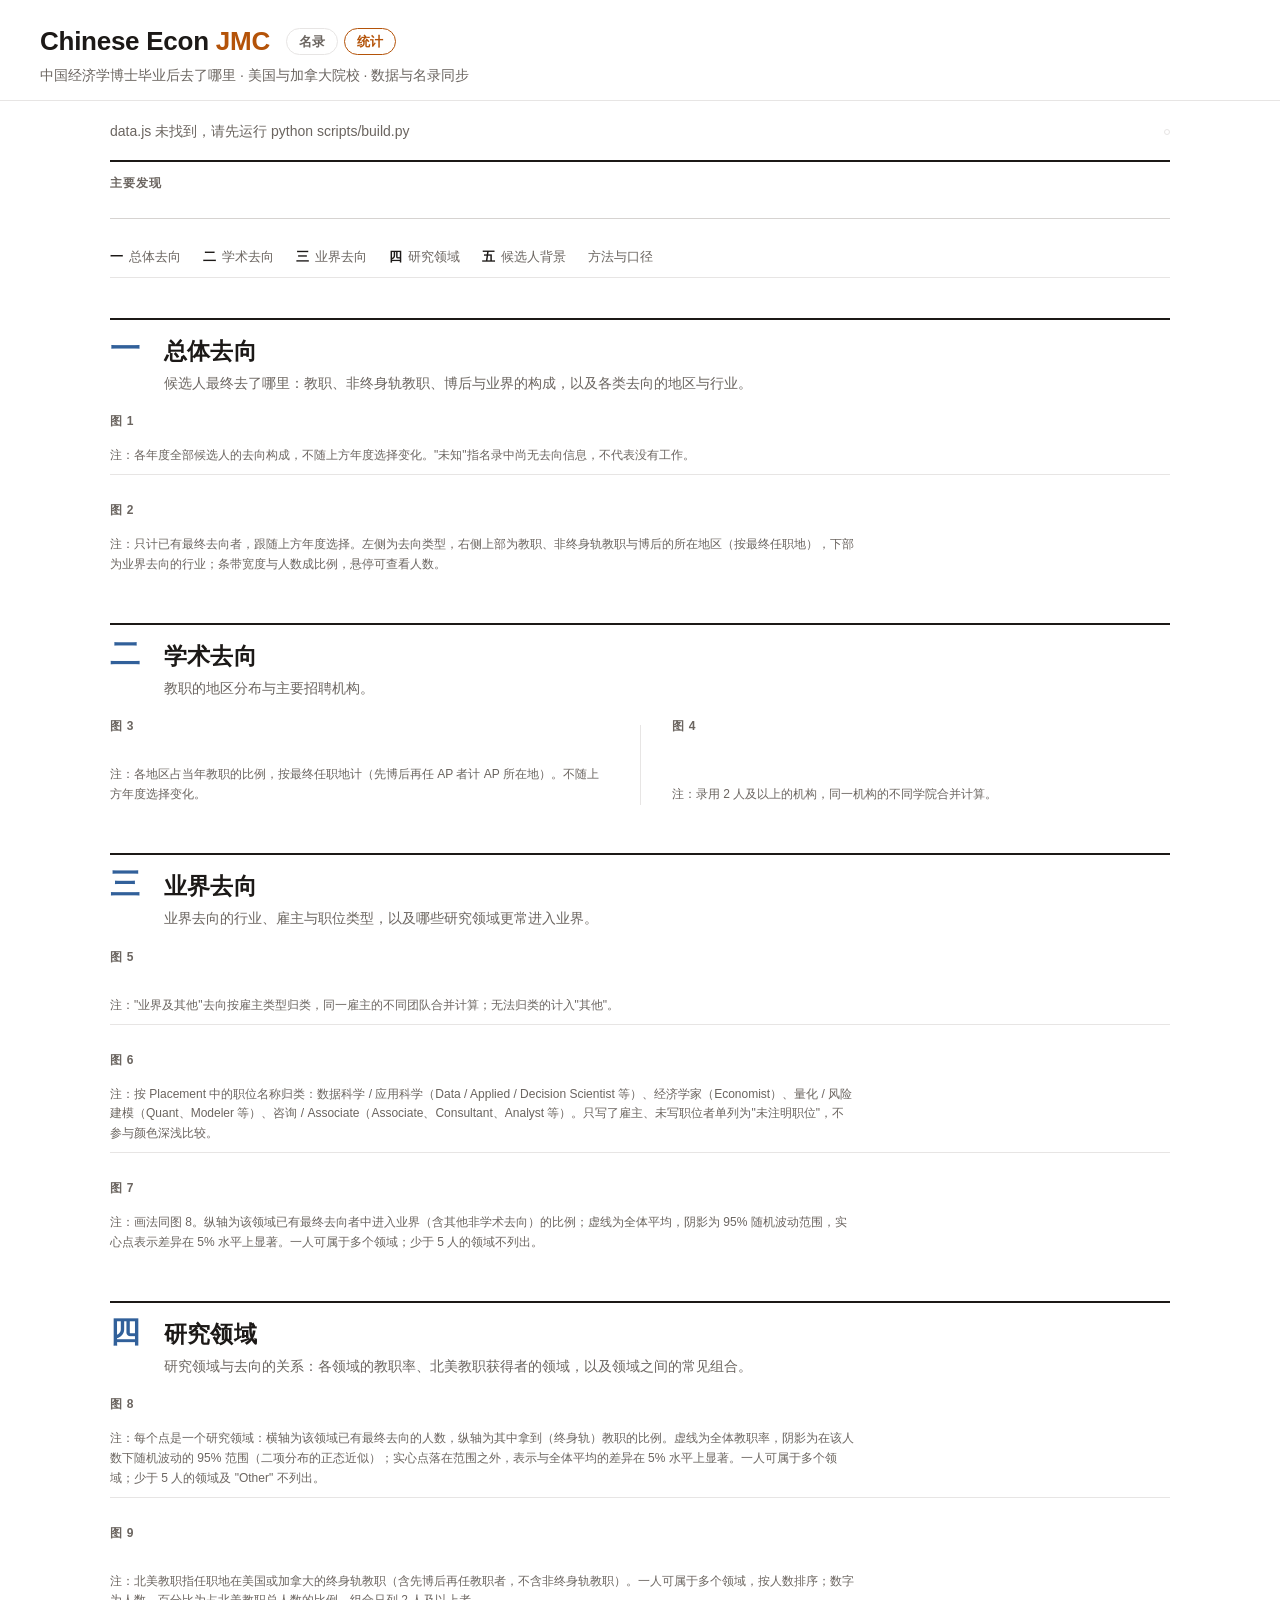
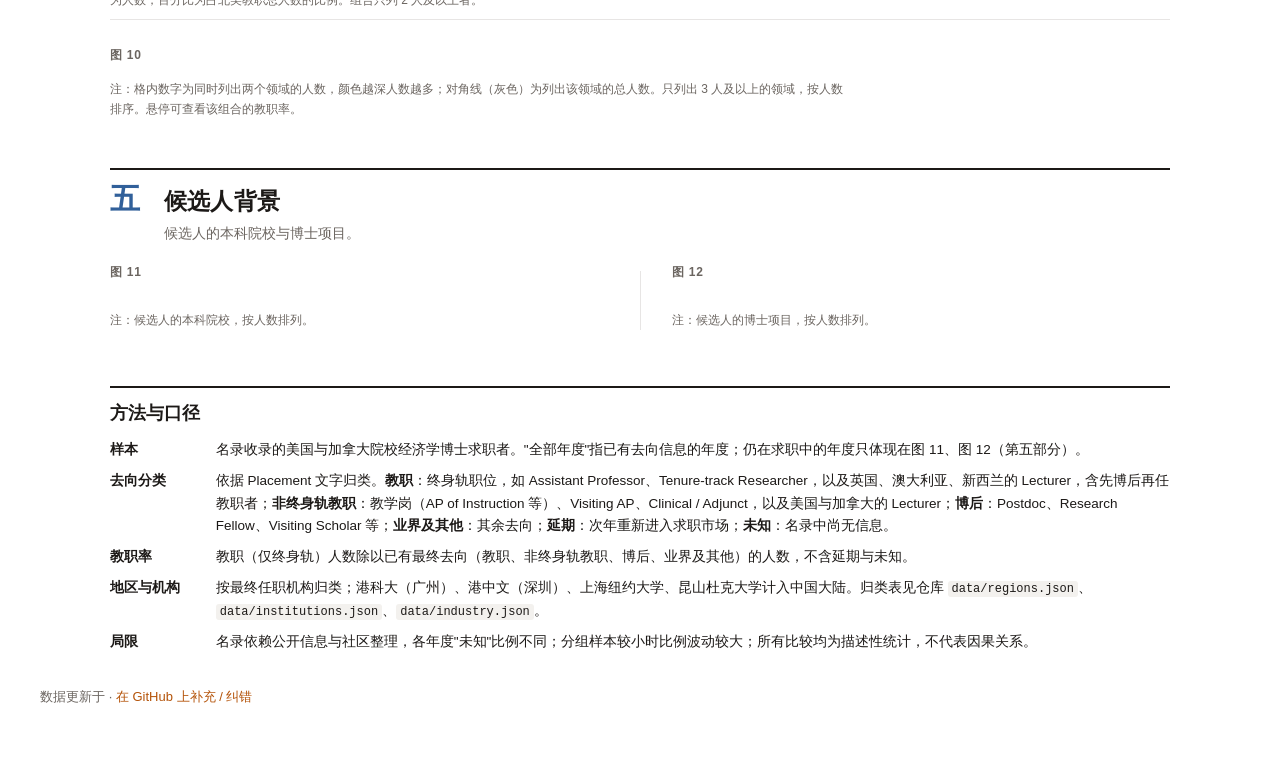
==== commit b5fa19c3: "Expand the industry section: job roles and industry share by field - data/industry.json gains a "rol" ====
--- a/site/stats.html
+++ b/site/stats.html
@@ -69,28 +69,38 @@
   </section>
 
   <section class="part" id="industry">
-    <header class="part-head"><span class="part-no">三</span><div><h2>业界去向</h2><p>业界去向的行业构成与主要雇主。</p></div></header>
+    <header class="part-head"><span class="part-no">三</span><div><h2>业界去向</h2><p>业界去向的行业、雇主与职位类型，以及哪些研究领域更常进入业界。</p></div></header>
     <figure class="fig" id="fig-ind">
       <figcaption class="fig-head"><span class="fig-no">图 5</span><h3 id="ind-title"></h3></figcaption>
       <div id="ind" class="split two"></div>
       <p class="fig-note">注："业界及其他"去向按雇主类型归类，同一雇主的不同团队合并计算；无法归类的计入"其他"。</p>
+    </figure>
+    <figure class="fig" id="fig-roles">
+      <figcaption class="fig-head"><span class="fig-no">图 6</span><h3 id="roles-title"></h3></figcaption>
+      <div id="roles"></div>
+      <p class="fig-note">注：按 Placement 中的职位名称归类：数据科学 / 应用科学（Data / Applied / Decision Scientist 等）、经济学家（Economist）、量化 / 风险建模（Quant、Modeler 等）、咨询 / Associate（Associate、Consultant、Analyst 等）。只写了雇主、未写职位者单列为"未注明职位"，不参与颜色深浅比较。</p>
+    </figure>
+    <figure class="fig" id="fig-indfunnel">
+      <figcaption class="fig-head"><span class="fig-no">图 7</span><h3 id="indfunnel-title"></h3></figcaption>
+      <div id="indfunnel"></div>
+      <p class="fig-note">注：画法同图 8。纵轴为该领域已有最终去向者中进入业界（含其他非学术去向）的比例；虚线为全体平均，阴影为 95% 随机波动范围，实心点表示差异在 5% 水平上显著。一人可属于多个领域；少于 5 人的领域不列出。</p>
     </figure>
   </section>
 
   <section class="part" id="fields">
     <header class="part-head"><span class="part-no">四</span><div><h2>研究领域</h2><p>研究领域与去向的关系：各领域的教职率、北美教职获得者的领域，以及领域之间的常见组合。</p></div></header>
     <figure class="fig" id="fig-funnel">
-      <figcaption class="fig-head"><span class="fig-no">图 6</span><h3 id="funnel-title"></h3></figcaption>
+      <figcaption class="fig-head"><span class="fig-no">图 8</span><h3 id="funnel-title"></h3></figcaption>
       <div id="funnel"></div>
       <p class="fig-note">注：每个点是一个研究领域：横轴为该领域已有最终去向的人数，纵轴为其中拿到（终身轨）教职的比例。虚线为全体教职率，阴影为在该人数下随机波动的 95% 范围（二项分布的正态近似）；实心点落在范围之外，表示与全体平均的差异在 5% 水平上显著。一人可属于多个领域；少于 5 人的领域及 "Other" 不列出。</p>
     </figure>
     <figure class="fig" id="fig-na">
-      <figcaption class="fig-head"><span class="fig-no">图 7</span><h3 id="na-title"></h3></figcaption>
+      <figcaption class="fig-head"><span class="fig-no">图 9</span><h3 id="na-title"></h3></figcaption>
       <div id="na" class="split two"></div>
       <p class="fig-note">注：北美教职指任职地在美国或加拿大的终身轨教职（含先博后再任教职者，不含非终身轨教职）。一人可属于多个领域，按人数排序；数字为人数，百分比为占北美教职总人数的比例。组合只列 2 人及以上者。</p>
     </figure>
     <figure class="fig" id="fig-cooc">
-      <figcaption class="fig-head"><span class="fig-no">图 8</span><h3 id="cooc-title"></h3></figcaption>
+      <figcaption class="fig-head"><span class="fig-no">图 10</span><h3 id="cooc-title"></h3></figcaption>
       <div id="cooc"></div>
       <p class="fig-note">注：格内数字为同时列出两个领域的人数，颜色越深人数越多；对角线（灰色）为列出该领域的总人数。只列出 3 人及以上的领域，按人数排序。悬停可查看该组合的教职率。</p>
     </figure>
@@ -100,12 +110,12 @@
     <header class="part-head"><span class="part-no">五</span><div><h2>候选人背景</h2><p>候选人的本科院校与博士项目。</p></div></header>
     <div class="two-col">
       <figure class="fig" id="fig-ug">
-        <figcaption class="fig-head"><span class="fig-no">图 9</span><h3 id="ug-title"></h3></figcaption>
+        <figcaption class="fig-head"><span class="fig-no">图 11</span><h3 id="ug-title"></h3></figcaption>
         <div id="ug"></div>
         <p class="fig-note">注：候选人的本科院校，按人数排列。</p>
       </figure>
       <figure class="fig" id="fig-phd">
-        <figcaption class="fig-head"><span class="fig-no">图 10</span><h3 id="phd-title"></h3></figcaption>
+        <figcaption class="fig-head"><span class="fig-no">图 12</span><h3 id="phd-title"></h3></figcaption>
         <div id="phd"></div>
         <p class="fig-note">注：候选人的博士项目，按人数排列。</p>
       </figure>
@@ -116,7 +126,7 @@
     <h2 id="method-h">方法与口径</h2>
     <dl>
       <dt>样本</dt>
-      <dd>名录收录的美国与加拿大院校经济学博士求职者。"全部年度"指已有去向信息的年度；仍在求职中的年度只体现在图 9、图 10（第五部分）。</dd>
+      <dd>名录收录的美国与加拿大院校经济学博士求职者。"全部年度"指已有去向信息的年度；仍在求职中的年度只体现在图 11、图 12（第五部分）。</dd>
       <dt>去向分类</dt>
       <dd>依据 Placement 文字归类。<b>教职</b>：终身轨职位，如 Assistant Professor、Tenure-track Researcher，以及英国、澳大利亚、新西兰的 Lecturer，含先博后再任教职者；<b>非终身轨教职</b>：教学岗（AP of Instruction 等）、Visiting AP、Clinical / Adjunct，以及美国与加拿大的 Lecturer；<b>博后</b>：Postdoc、Research Fellow、Visiting Scholar 等；<b>业界及其他</b>：其余去向；<b>延期</b>：次年重新进入求职市场；<b>未知</b>：名录中尚无信息。</dd>
       <dt>教职率</dt>
--- a/site/stats.css
+++ b/site/stats.css
@@ -187,7 +187,7 @@
 .fn-pt { fill: var(--panel); stroke: var(--s-fac); stroke-width: 1.8; }
 .fn-pt.sig { fill: var(--s-fac); }
 .fn-pt:hover { stroke-width: 3; }
-.fn-label { fill: var(--text); font-size: 12.5px; }
+.fn-label { fill: var(--text); font-size: 12.5px; paint-order: stroke; stroke: var(--panel); stroke-width: 3px; stroke-linejoin: round; }
 .fn-label.sig { font-weight: 600; }
 .legend .dot.fn-key { display: inline-block; width: 10px; height: 10px; border-radius: 50%; border: 1.8px solid var(--s-fac); background: var(--panel); margin-right: 6px; vertical-align: -1px; }
 .legend .dot.fn-key.sig { background: var(--s-fac); }
@@ -226,3 +226,28 @@
 .part-head p { margin: 5px 0 0; color: var(--muted); font-size: 13.5px; }
 .method { scroll-margin-top: 52px; margin-top: 48px; }
 .findings { margin-bottom: 18px; }
+
+/* industry-toned funnel (fig 7) */
+svg.funnel.tone-ind .fn-band { fill: var(--s-ind); }
+svg.funnel.tone-ind .fn-edge { stroke: var(--s-ind); }
+svg.funnel.tone-ind .fn-pt { stroke: var(--s-ind); }
+svg.funnel.tone-ind .fn-pt.sig { fill: var(--s-ind); }
+.legend .dot.fn-key.tone-ind { border-color: var(--s-ind); }
+.legend .dot.fn-key.sig.tone-ind { background: var(--s-ind); }
+.sw.fn-key-band.tone-ind { background: color-mix(in oklab, var(--s-ind) 14%, var(--panel)); border-color: color-mix(in oklab, var(--s-ind) 40%, var(--panel)); }
+
+/* fig 6: industry role x sector matrix */
+table.roles { width: auto; border-collapse: separate; border-spacing: 3px; font-size: 13px; font-variant-numeric: tabular-nums; }
+table.roles th, table.roles td { border: none; padding: 0; vertical-align: middle; background: none; }
+table.roles th { font-weight: 500; color: var(--muted); font-size: 12px; padding: 0 6px 6px; text-align: center; white-space: nowrap; }
+table.roles th.rh { text-align: right; color: var(--text); font-size: 13px; padding: 0 12px 0 0; }
+table.roles td { min-width: 92px; height: 32px; text-align: center; border-radius: 3px; }
+table.roles td.cell { background: color-mix(in oklab, var(--s-ind) var(--a), var(--panel)); }
+table.roles td.cell.hot { color: #fff; font-weight: 600; }
+table.roles td.cell:hover, table.roles td.none:hover { outline: 2px solid var(--text); }
+table.roles td.none { background: var(--tag); color: var(--muted); }
+table.roles td.z { background: color-mix(in oklab, var(--line) 35%, var(--panel)); }
+table.roles .tot { color: var(--muted); font-weight: 600; }
+table.roles tr.tot td { height: 26px; color: var(--muted); font-weight: 600; border-top: 1px solid var(--line); }
+table.roles th.none { font-style: normal; }
+.fn-lead { stroke: var(--muted); stroke-width: .8; opacity: .55; }
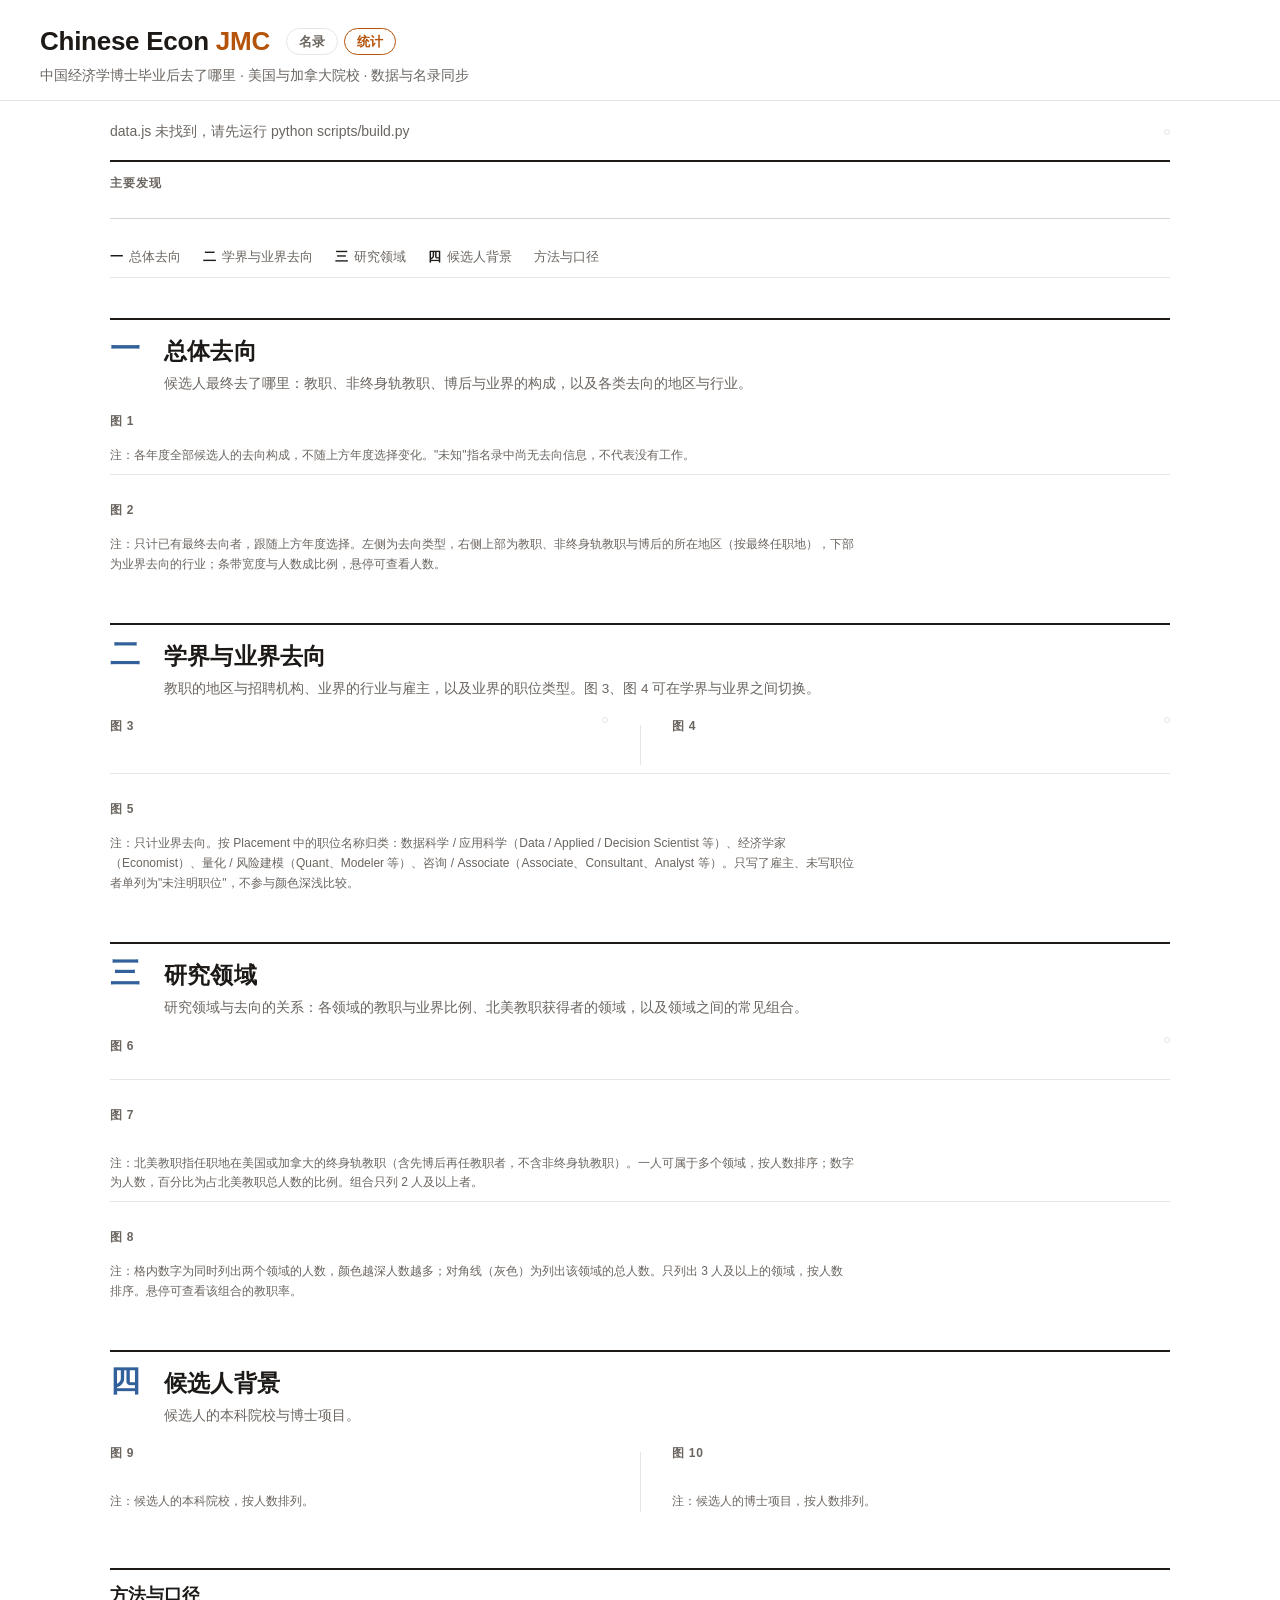
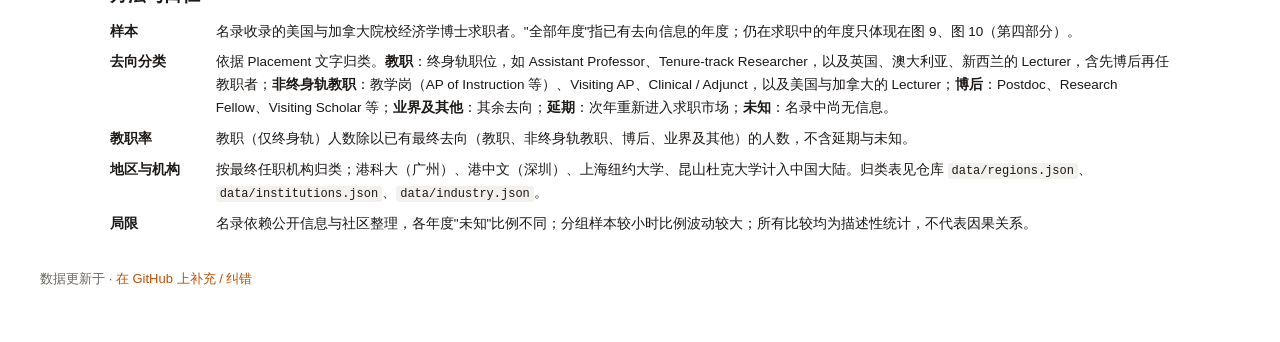
==== commit 2370c9aa: "Merge symmetric academic / industry figures behind a toggle Figures 3, 4 and 6 get a 学界 / 业界 switch:" ====
--- a/site/stats.html
+++ b/site/stats.html
@@ -35,7 +35,7 @@
   </section>
 
   <nav class="toc" aria-label="目录">
-    <a href="#overview"><b>一</b>总体去向</a><a href="#academic"><b>二</b>学术去向</a><a href="#industry"><b>三</b>业界去向</a><a href="#fields"><b>四</b>研究领域</a><a href="#background"><b>五</b>候选人背景</a><a href="#method">方法与口径</a>
+    <a href="#overview"><b>一</b>总体去向</a><a href="#destinations"><b>二</b>学界与业界去向</a><a href="#fields"><b>三</b>研究领域</a><a href="#background"><b>四</b>候选人背景</a><a href="#method">方法与口径</a>
   </nav>
 
   <section class="part" id="overview">
@@ -52,70 +52,56 @@
     </figure>
   </section>
 
-  <section class="part" id="academic">
-    <header class="part-head"><span class="part-no">二</span><div><h2>学术去向</h2><p>教职的地区分布与主要招聘机构。</p></div></header>
+  <section class="part" id="destinations">
+    <header class="part-head"><span class="part-no">二</span><div><h2>学界与业界去向</h2><p>教职的地区与招聘机构、业界的行业与雇主，以及业界的职位类型。图 3、图 4 可在学界与业界之间切换。</p></div></header>
     <div class="two-col">
-      <figure class="fig" id="fig-regions">
-        <figcaption class="fig-head"><span class="fig-no">图 3</span><h3 id="regions-title"></h3></figcaption>
-        <div id="regions"></div>
-        <p class="fig-note">注：各地区占当年教职的比例，按最终任职地计（先博后再任 AP 者计 AP 所在地）。不随上方年度选择变化。</p>
+      <figure class="fig" id="fig-dist">
+        <figcaption class="fig-head"><span class="fig-no">图 3</span><h3 id="dist-title"></h3><div class="fig-toggle" id="dist-toggle" role="group" aria-label="学界 / 业界"></div></figcaption>
+        <div id="dist"></div>
+        <p class="fig-note" id="dist-note"></p>
       </figure>
-      <figure class="fig" id="fig-insts">
-        <figcaption class="fig-head"><span class="fig-no">图 4</span><h3 id="insts-title"></h3></figcaption>
-        <div id="insts"></div>
-        <p class="fig-note">注：录用 2 人及以上的机构，同一机构的不同学院合并计算。</p>
+      <figure class="fig" id="fig-hire">
+        <figcaption class="fig-head"><span class="fig-no">图 4</span><h3 id="hire-title"></h3><div class="fig-toggle" id="hire-toggle" role="group" aria-label="学界 / 业界"></div></figcaption>
+        <div id="hire"></div>
+        <p class="fig-note" id="hire-note"></p>
       </figure>
     </div>
-  </section>
-
-  <section class="part" id="industry">
-    <header class="part-head"><span class="part-no">三</span><div><h2>业界去向</h2><p>业界去向的行业、雇主与职位类型，以及哪些研究领域更常进入业界。</p></div></header>
-    <figure class="fig" id="fig-ind">
-      <figcaption class="fig-head"><span class="fig-no">图 5</span><h3 id="ind-title"></h3></figcaption>
-      <div id="ind" class="split two"></div>
-      <p class="fig-note">注："业界及其他"去向按雇主类型归类，同一雇主的不同团队合并计算；无法归类的计入"其他"。</p>
-    </figure>
     <figure class="fig" id="fig-roles">
-      <figcaption class="fig-head"><span class="fig-no">图 6</span><h3 id="roles-title"></h3></figcaption>
+      <figcaption class="fig-head"><span class="fig-no">图 5</span><h3 id="roles-title"></h3></figcaption>
       <div id="roles"></div>
-      <p class="fig-note">注：按 Placement 中的职位名称归类：数据科学 / 应用科学（Data / Applied / Decision Scientist 等）、经济学家（Economist）、量化 / 风险建模（Quant、Modeler 等）、咨询 / Associate（Associate、Consultant、Analyst 等）。只写了雇主、未写职位者单列为"未注明职位"，不参与颜色深浅比较。</p>
-    </figure>
-    <figure class="fig" id="fig-indfunnel">
-      <figcaption class="fig-head"><span class="fig-no">图 7</span><h3 id="indfunnel-title"></h3></figcaption>
-      <div id="indfunnel"></div>
-      <p class="fig-note">注：画法同图 8。纵轴为该领域已有最终去向者中进入业界（含其他非学术去向）的比例；虚线为全体平均，阴影为 95% 随机波动范围，实心点表示差异在 5% 水平上显著。一人可属于多个领域；少于 5 人的领域不列出。</p>
+      <p class="fig-note">注：只计业界去向。按 Placement 中的职位名称归类：数据科学 / 应用科学（Data / Applied / Decision Scientist 等）、经济学家（Economist）、量化 / 风险建模（Quant、Modeler 等）、咨询 / Associate（Associate、Consultant、Analyst 等）。只写了雇主、未写职位者单列为"未注明职位"，不参与颜色深浅比较。</p>
     </figure>
   </section>
 
   <section class="part" id="fields">
-    <header class="part-head"><span class="part-no">四</span><div><h2>研究领域</h2><p>研究领域与去向的关系：各领域的教职率、北美教职获得者的领域，以及领域之间的常见组合。</p></div></header>
+    <header class="part-head"><span class="part-no">三</span><div><h2>研究领域</h2><p>研究领域与去向的关系：各领域的教职与业界比例、北美教职获得者的领域，以及领域之间的常见组合。</p></div></header>
     <figure class="fig" id="fig-funnel">
-      <figcaption class="fig-head"><span class="fig-no">图 8</span><h3 id="funnel-title"></h3></figcaption>
+      <figcaption class="fig-head"><span class="fig-no">图 6</span><h3 id="funnel-title"></h3><div class="fig-toggle" id="funnel-toggle" role="group" aria-label="学界 / 业界"></div></figcaption>
       <div id="funnel"></div>
-      <p class="fig-note">注：每个点是一个研究领域：横轴为该领域已有最终去向的人数，纵轴为其中拿到（终身轨）教职的比例。虚线为全体教职率，阴影为在该人数下随机波动的 95% 范围（二项分布的正态近似）；实心点落在范围之外，表示与全体平均的差异在 5% 水平上显著。一人可属于多个领域；少于 5 人的领域及 "Other" 不列出。</p>
+      <p class="fig-note" id="funnel-note"></p>
     </figure>
     <figure class="fig" id="fig-na">
-      <figcaption class="fig-head"><span class="fig-no">图 9</span><h3 id="na-title"></h3></figcaption>
+      <figcaption class="fig-head"><span class="fig-no">图 7</span><h3 id="na-title"></h3></figcaption>
       <div id="na" class="split two"></div>
       <p class="fig-note">注：北美教职指任职地在美国或加拿大的终身轨教职（含先博后再任教职者，不含非终身轨教职）。一人可属于多个领域，按人数排序；数字为人数，百分比为占北美教职总人数的比例。组合只列 2 人及以上者。</p>
     </figure>
     <figure class="fig" id="fig-cooc">
-      <figcaption class="fig-head"><span class="fig-no">图 10</span><h3 id="cooc-title"></h3></figcaption>
+      <figcaption class="fig-head"><span class="fig-no">图 8</span><h3 id="cooc-title"></h3></figcaption>
       <div id="cooc"></div>
       <p class="fig-note">注：格内数字为同时列出两个领域的人数，颜色越深人数越多；对角线（灰色）为列出该领域的总人数。只列出 3 人及以上的领域，按人数排序。悬停可查看该组合的教职率。</p>
     </figure>
   </section>
 
   <section class="part" id="background">
-    <header class="part-head"><span class="part-no">五</span><div><h2>候选人背景</h2><p>候选人的本科院校与博士项目。</p></div></header>
+    <header class="part-head"><span class="part-no">四</span><div><h2>候选人背景</h2><p>候选人的本科院校与博士项目。</p></div></header>
     <div class="two-col">
       <figure class="fig" id="fig-ug">
-        <figcaption class="fig-head"><span class="fig-no">图 11</span><h3 id="ug-title"></h3></figcaption>
+        <figcaption class="fig-head"><span class="fig-no">图 9</span><h3 id="ug-title"></h3></figcaption>
         <div id="ug"></div>
         <p class="fig-note">注：候选人的本科院校，按人数排列。</p>
       </figure>
       <figure class="fig" id="fig-phd">
-        <figcaption class="fig-head"><span class="fig-no">图 12</span><h3 id="phd-title"></h3></figcaption>
+        <figcaption class="fig-head"><span class="fig-no">图 10</span><h3 id="phd-title"></h3></figcaption>
         <div id="phd"></div>
         <p class="fig-note">注：候选人的博士项目，按人数排列。</p>
       </figure>
@@ -126,7 +112,7 @@
     <h2 id="method-h">方法与口径</h2>
     <dl>
       <dt>样本</dt>
-      <dd>名录收录的美国与加拿大院校经济学博士求职者。"全部年度"指已有去向信息的年度；仍在求职中的年度只体现在图 11、图 12（第五部分）。</dd>
+      <dd>名录收录的美国与加拿大院校经济学博士求职者。"全部年度"指已有去向信息的年度；仍在求职中的年度只体现在图 9、图 10（第四部分）。</dd>
       <dt>去向分类</dt>
       <dd>依据 Placement 文字归类。<b>教职</b>：终身轨职位，如 Assistant Professor、Tenure-track Researcher，以及英国、澳大利亚、新西兰的 Lecturer，含先博后再任教职者；<b>非终身轨教职</b>：教学岗（AP of Instruction 等）、Visiting AP、Clinical / Adjunct，以及美国与加拿大的 Lecturer；<b>博后</b>：Postdoc、Research Fellow、Visiting Scholar 等；<b>业界及其他</b>：其余去向；<b>延期</b>：次年重新进入求职市场；<b>未知</b>：名录中尚无信息。</dd>
       <dt>教职率</dt>
--- a/site/stats.css
+++ b/site/stats.css
@@ -100,7 +100,7 @@
 .b-group:first-child { border-top: none; margin-top: 0; padding-top: 0; }
 
 /* fig 2: dumbbell, one row per region, one dot per cycle */
-.db-row { display: grid; grid-template-columns: 4.5em 1fr 3em; gap: 12px; align-items: center; padding: 4px; border-radius: 3px; font-size: 13px; }
+.db-row { display: grid; grid-template-columns: 7.5em 1fr 3em; gap: 12px; align-items: center; padding: 4px; border-radius: 3px; font-size: 13px; }
 .db-row:not(.axis):hover { background: var(--tag); }
 .db-track { position: relative; height: 18px; }
 .db-track .grid { position: absolute; top: 0; bottom: 0; width: 1px; background: var(--line); }
@@ -251,3 +251,14 @@
 table.roles tr.tot td { height: 26px; color: var(--muted); font-weight: 600; border-top: 1px solid var(--line); }
 table.roles th.none { font-style: normal; }
 .fn-lead { stroke: var(--muted); stroke-width: .8; opacity: .55; }
+
+/* academia / industry toggle in figure headers */
+.fig-head h3 { flex: 1 1 auto; min-width: 0; }
+.fig-toggle { margin-left: 12px; align-self: flex-start; display: inline-flex; border: 1px solid var(--line); border-radius: 999px; padding: 2px; flex: none; }
+.fig-toggle button { font: inherit; font-size: 12.5px; border: none; background: none; color: var(--muted); padding: 3px 12px; border-radius: 999px; cursor: pointer; }
+.fig-toggle button:hover { color: var(--text); }
+.fig-toggle button.active { color: #fff; font-weight: 600; }
+.fig-toggle button.active.acad { background: var(--s-fac); }
+.fig-toggle button.active.ind { background: var(--s-ind); }
+@media (prefers-color-scheme: dark) { .fig-toggle button.active.acad { color: #0b0b0b; } }
+.tone-ind .dot.now { background: var(--s-ind); }
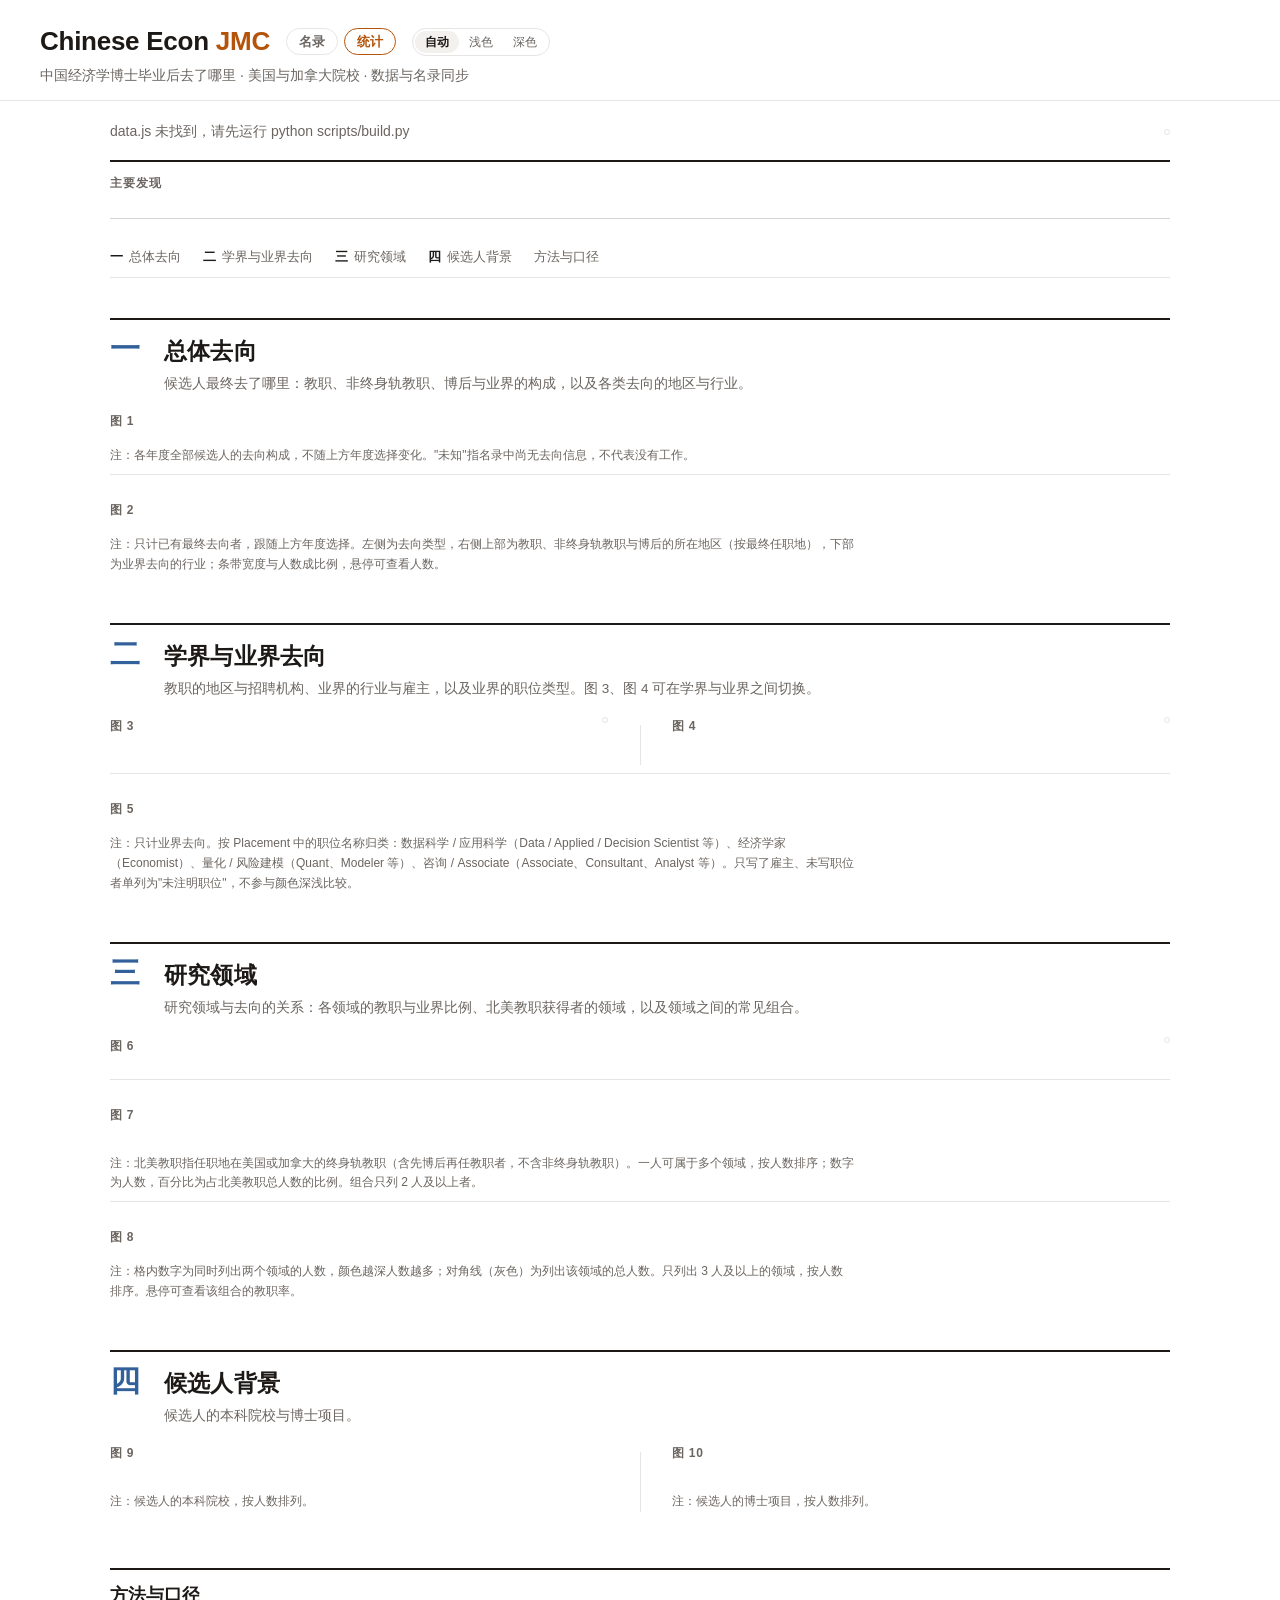
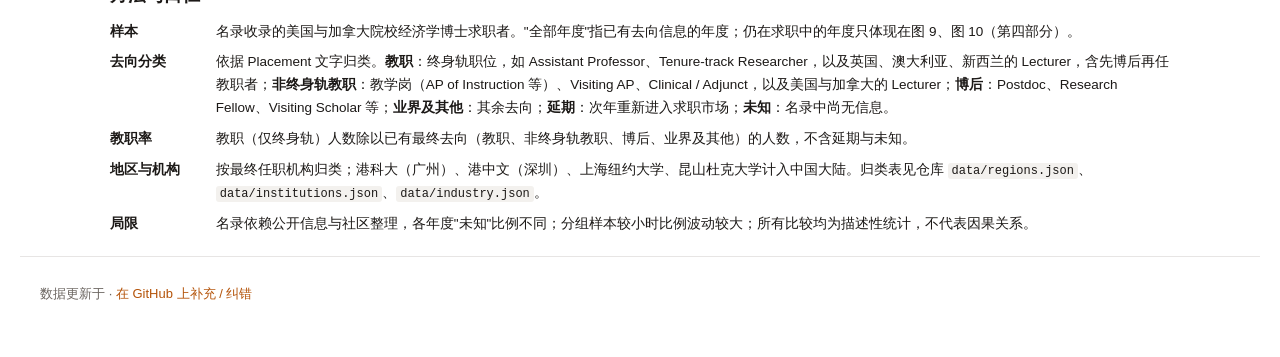
==== commit 1ae22b5a: "Let readers choose light, dark or automatic theme A 自动 / 浅色 / 深色 switch in the header of both pages." ====
--- a/site/stats.html
+++ b/site/stats.html
@@ -5,6 +5,7 @@
 <meta name="viewport" content="width=device-width, initial-scale=1">
 <title>JMC Placement Stats · 中国经济学博士求职去向统计</title>
 <meta name="description" content="Where do economics PhD job market candidates from mainland China at US and Canadian programs end up? Placement mix by year, faculty destinations, faculty rate by PhD tier and field, top hiring institutions and employers.">
+<script src="theme.js"></script>
 <link rel="stylesheet" href="style.css">
 <link rel="stylesheet" href="stats.css">
 </head>
@@ -16,6 +17,7 @@
       <div class="brand-row">
         <h1>Chinese Econ <span>JMC</span></h1>
         <nav class="pages" aria-label="Pages"><a href="./">名录</a><a href="stats.html" class="active" aria-current="page">统计</a></nav>
+        <div class="theme-switch" role="group" aria-label="明暗模式"><button type="button" data-theme-set="auto">自动</button><button type="button" data-theme-set="light">浅色</button><button type="button" data-theme-set="dark">深色</button></div>
       </div>
       <p class="tagline">中国经济学博士毕业后去了哪里 · 美国与加拿大院校 · 数据与名录同步</p>
     </div>
--- a/site/style.css
+++ b/site/style.css
@@ -14,18 +14,28 @@
   --industry: #8f3628;
   --industry-bg: #f9ebe8;
   --radius: 8px;
+  --serif: "Source Serif 4", "Source Serif Pro", Charter, "Bitstream Charter", "Sitka Text", Cambria, Georgia, "Noto Serif CJK SC", "Source Han Serif SC", "Songti SC", "STSong", "SimSun", serif;
   font-family: -apple-system, BlinkMacSystemFont, "Segoe UI", "PingFang SC", "Hiragino Sans GB", "Microsoft YaHei", "Noto Sans CJK SC", Helvetica, Arial, sans-serif;
 }
 @media (prefers-color-scheme: dark) {
-  :root {
+  :root:not([data-theme="light"]) {
     --bg: #171412; --panel: #1f1b18; --text: #f5f2ef; --muted: #a8a099; --line: #3a332e;
     --accent: #f59e0b; --accent-soft: #3a2a12; --tag: #2a2521;
     --faculty: #a9c3e8; --faculty-bg: #1b2738; --postdoc: #e2bd72; --postdoc-bg: #33280f;
     --industry: #eba293; --industry-bg: #3a1e19;
   }
 }
+:root[data-theme="dark"] {
+    --bg: #171412; --panel: #1f1b18; --text: #f5f2ef; --muted: #a8a099; --line: #3a332e;
+    --accent: #f59e0b; --accent-soft: #3a2a12; --tag: #2a2521;
+    --faculty: #a9c3e8; --faculty-bg: #1b2738; --postdoc: #e2bd72; --postdoc-bg: #33280f;
+    --industry: #eba293; --industry-bg: #3a1e19;
+  }
+:root { color-scheme: light dark; }
+:root[data-theme="light"] { color-scheme: light; }
+:root[data-theme="dark"] { color-scheme: dark; }
 * { box-sizing: border-box; }
-html, body { margin: 0; background: var(--bg); color: var(--text); font-size: 15px; line-height: 1.5; }
+html, body { margin: 0; background: var(--panel); color: var(--text); font-size: 15px; line-height: 1.5; }
 a { color: var(--accent); text-decoration: none; }
 a:hover { text-decoration: underline; }
 .wrap { max-width: 1240px; margin: 0 auto; padding: 0 20px; }
@@ -46,97 +56,120 @@
 .cycles button:hover { color: var(--text); }
 .cycles button.active { color: var(--accent); border-bottom-color: var(--accent); }
 
-/* stats */
-.stats { display: grid; grid-template-columns: repeat(auto-fit, minmax(150px, 1fr)); gap: 12px; margin: 22px 0 18px; }
-.stat { background: var(--panel); border: 1px solid var(--line); border-radius: var(--radius); padding: 12px 14px; }
-.stat .n { font-size: 26px; font-weight: 700; line-height: 1.1; }
-.stat .l { color: var(--muted); font-size: 13px; margin-top: 2px; }
-.stat .sub { color: var(--muted); font-size: 12px; margin-top: 6px; }
+/* ---- directory: summary band (same language as the stats report) ---- */
+.kpis-band { display: grid; grid-template-columns: repeat(4, 1fr); margin: 24px 0 20px; padding: 12px 0 14px;
+  border-top: 2px solid var(--text); border-bottom: 1px solid var(--line); }
+.kpi { padding: 0 20px; border-left: 1px solid var(--line); }
+.kpi:first-child { border-left: none; padding-left: 0; }
+.kpi .n { font-family: var(--serif); font-size: 30px; font-weight: 600; line-height: 1.15; font-variant-numeric: lining-nums tabular-nums; }
+.kpi .l { color: var(--text); font-size: 13.5px; margin-top: 3px; }
+.kpi .l span { display: block; color: var(--muted); font-size: 12px; margin-top: 2px; }
 
-/* controls */
-.controls { background: var(--panel); border: 1px solid var(--line); border-radius: var(--radius); padding: 12px 14px; margin-bottom: 12px; }
+/* ---- controls ---- */
+.controls { margin: 0 0 6px; }
 .row { display: flex; flex-wrap: wrap; gap: 8px; align-items: center; }
 .row + .row { margin-top: 10px; }
-input[type=search], select { font: inherit; padding: 7px 10px; border: 1px solid var(--line); border-radius: 6px; background: var(--bg); color: var(--text); }
-input[type=search] { flex: 1 1 260px; min-width: 200px; }
+input[type=search], select { font: inherit; font-size: 14px; padding: 7px 10px; border: 1px solid var(--line); border-radius: 4px; background: var(--panel); color: var(--text); }
+input[type=search]:focus, select:focus { outline: 2px solid color-mix(in oklab, var(--accent) 35%, transparent); outline-offset: 0; border-color: var(--accent); }
+input[type=search] { flex: 1 1 280px; min-width: 200px; }
 select { max-width: 260px; }
-.toggle { display: inline-flex; align-items: center; gap: 6px; color: var(--muted); font-size: 14px; cursor: pointer; }
-.btn-ghost { font: inherit; background: none; border: 1px solid var(--line); border-radius: 6px; padding: 6px 10px; color: var(--muted); cursor: pointer; }
-.btn-ghost:hover { color: var(--text); border-color: var(--muted); }
-.chips { gap: 6px; }
-.chip { font: inherit; font-size: 13px; padding: 4px 10px; border-radius: 999px; border: 1px solid var(--line); background: var(--bg); color: var(--text); cursor: pointer; }
+.toggle { display: inline-flex; align-items: center; gap: 6px; color: var(--muted); font-size: 13.5px; cursor: pointer; }
+.btn-ghost { font: inherit; font-size: 13.5px; background: none; border: none; padding: 6px 4px; color: var(--muted); cursor: pointer; text-decoration: underline; text-underline-offset: 3px; }
+.btn-ghost:hover { color: var(--text); }
+.chips { gap: 4px 6px; }
+.chip { font: inherit; font-size: 12.5px; padding: 2px 9px; border-radius: 3px; border: 1px solid var(--line); background: none; color: var(--text); cursor: pointer; }
 .chip:hover { border-color: var(--muted); }
-.chip.active { background: var(--accent-soft); border-color: var(--accent); color: var(--accent); font-weight: 600; }
-.chip .c { color: var(--muted); font-size: 12px; margin-left: 4px; }
-.chip.active .c { color: inherit; }
-.chip:disabled { opacity: .4; cursor: default; }
+.chip.active { background: var(--text); border-color: var(--text); color: var(--panel); }
+.chip .c { color: var(--muted); font-size: 11.5px; margin-left: 5px; font-variant-numeric: tabular-nums; }
+.chip.active .c { color: inherit; opacity: .75; }
 
-.result-count { color: var(--muted); font-size: 13px; margin: 0 0 8px 4px; }
+.result-count { color: var(--muted); font-size: 12.5px; margin: 14px 0 0; }
 
-/* table */
-.table-wrap { background: var(--panel); border: 1px solid var(--line); border-radius: var(--radius); overflow-x: auto; margin-bottom: 30px; }
+/* ---- the directory table ---- */
+.table-wrap { overflow-x: auto; margin-bottom: 36px; }
 table { width: 100%; border-collapse: collapse; }
-th, td { text-align: left; padding: 10px 12px; vertical-align: top; border-top: 1px solid var(--line); }
-thead th { border-top: none; font-size: 12px; text-transform: uppercase; letter-spacing: .04em; color: var(--muted); background: var(--panel); position: sticky; top: 0; z-index: 1; }
+th, td { text-align: left; padding: 12px 10px; vertical-align: top; }
+thead th { font-size: 11.5px; font-weight: 600; letter-spacing: .06em; color: var(--muted); background: var(--panel);
+  border-bottom: 1.5px solid var(--text); position: sticky; top: 0; z-index: 1; padding-top: 10px; padding-bottom: 8px; }
+table.grouped .col-school, table.grouped td.school { display: none; }
+.col-name { width: 19%; }
+.col-school { width: 12%; }
+.col-jmp { width: 37%; }
+.col-fields { width: 14%; }
+.col-place { width: 18%; }
+
+tr.group th { padding: 26px 10px 8px; border-bottom: 1px solid var(--line); font-weight: 400; background: none; position: static; letter-spacing: 0; color: var(--text); }
+tr.group th .rank { display: inline-block; min-width: 36px; font-family: var(--serif); color: var(--muted); font-size: 14px; }
+tr.group th .sn { font-family: var(--serif); font-size: 18px; font-weight: 600; }
+tr.group th .zh { color: var(--muted); font-size: 13.5px; margin-left: 8px; }
+tr.group th .n { float: right; color: var(--muted); font-size: 12px; margin-top: 5px; font-variant-numeric: tabular-nums; }
+tr.group th .note { color: var(--muted); font-size: 12.5px; font-style: italic; margin-left: 12px; }
+tr.group.empty th { padding-top: 12px; padding-bottom: 6px; }
+tr.group.empty th .sn { font-size: 15px; font-weight: 500; color: var(--muted); }
+tr.group.empty th .rank { font-size: 13px; }
+
 tr.cand { cursor: pointer; }
-tr.cand:hover td { background: color-mix(in srgb, var(--accent-soft) 45%, transparent); }
-tr.cand.open td { background: var(--accent-soft); border-bottom: none; }
-tr.cand:hover, tr.cand.open { background: var(--accent-soft); }
-tr.group th { background: var(--tag); font-size: 13px; font-weight: 600; text-transform: none; letter-spacing: 0; position: static; padding: 8px 12px; }
-tr.group th .rank { display: inline-block; min-width: 34px; color: var(--muted); font-weight: 500; }
-tr.group th .zh { color: var(--muted); font-weight: 400; margin-left: 6px; }
-tr.group th .n { color: var(--muted); font-weight: 400; float: right; }
-tr.group th .note { color: var(--muted); font-weight: 400; font-style: italic; margin-left: 10px; }
-.col-name { width: 16%; }
-.col-school { width: 14%; }
-.col-fields { width: 18%; }
-.col-jmp { width: 28%; }
-.col-links { width: 7%; }
-.col-place { width: 17%; }
-td.name { font-weight: 600; white-space: nowrap; }
-td.name .zh { color: var(--muted); font-weight: 400; margin-left: 4px; }
-td.name .yr { display: block; color: var(--muted); font-weight: 400; font-size: 12px; }
+tr.cand td { border-bottom: 1px solid color-mix(in oklab, var(--line) 70%, var(--panel)); }
+tr.cand:hover td { background: color-mix(in oklab, var(--tag) 70%, var(--panel)); }
+tr.cand.open td { background: var(--tag); border-bottom: none; }
+td.name .nm { font-weight: 600; font-size: 15px; }
+td.name .zh { color: var(--muted); margin-left: 5px; font-size: 14px; }
+td.name .meta { display: block; color: var(--muted); font-size: 12px; margin-top: 3px; font-variant-numeric: tabular-nums; }
+td.name .site { color: var(--accent); }
+td.school { font-size: 14px; }
 td.school .rank { color: var(--muted); font-size: 12px; margin-right: 4px; }
-td.jmp { font-size: 14px; }
-td.jmp .none, td.place .none, td.links .none { color: var(--muted); }
-.tag { display: inline-block; background: var(--tag); border-radius: 4px; padding: 1px 7px; font-size: 12px; margin: 0 4px 4px 0; white-space: nowrap; }
-.tag.raw { background: none; color: var(--muted); padding-left: 0; white-space: normal; }
-.badge { display: inline-block; border-radius: 4px; padding: 1px 7px; font-size: 12px; font-weight: 600; margin-bottom: 3px; }
-.badge.Faculty { color: var(--faculty); background: var(--faculty-bg); }
-.badge.Postdoc { color: var(--postdoc); background: var(--postdoc-bg); }
-.badge.Industry { color: var(--industry); background: var(--industry-bg); }
-.badge.Non-tenure-track { color: var(--faculty); background: transparent; border: 1px dashed var(--faculty); padding: 0 6px; }
-.badge.Deferred { color: var(--muted); background: transparent; box-shadow: inset 0 0 0 1px var(--line); }
-td.place .txt { display: block; font-size: 13px; }
-tr.detail td { background: var(--accent-soft); border-top: none; padding: 0 12px 14px; }
-.detail-inner { display: grid; grid-template-columns: 2fr 1fr; gap: 18px; font-size: 14px; }
-.detail-inner h4 { margin: 0 0 4px; font-size: 12px; text-transform: uppercase; letter-spacing: .04em; color: var(--muted); }
+td.jmp .jt { font-family: var(--serif); font-size: 15.5px; line-height: 1.45; color: var(--text); }
+td.fields { font-size: 12.5px; color: var(--muted); line-height: 1.6; }
+td.fields span + span::before { content: " · "; color: color-mix(in oklab, var(--muted) 60%, var(--panel)); }
+td.fields .raw { font-style: italic; }
+.none { color: color-mix(in oklab, var(--muted) 70%, var(--panel)); }
+
+/* placement: colored dot + label, then the destination */
+.pl { display: inline-flex; align-items: center; gap: 6px; font-size: 12px; font-weight: 600; letter-spacing: .02em; }
+.pl i { width: 7px; height: 7px; border-radius: 50%; background: currentColor; flex: none; }
+.pl.Faculty { color: var(--faculty); }
+.pl.Non-tenure-track { color: var(--faculty); }
+.pl.Non-tenure-track i { background: none; box-shadow: inset 0 0 0 1.5px currentColor; }
+.pl.Postdoc { color: var(--postdoc); }
+.pl.Industry { color: var(--industry); }
+.pl.Deferred { color: var(--muted); }
+.pl.Deferred i { background: none; box-shadow: inset 0 0 0 1.5px currentColor; }
+td.place .txt { display: block; font-size: 13.5px; margin-top: 2px; line-height: 1.45; }
+
+/* expanded row */
+tr.detail td { background: var(--tag); padding: 4px 10px 18px; border-bottom: 1px solid var(--line); }
+.detail-inner { display: grid; grid-template-columns: 2fr 1fr; gap: 28px; font-size: 14px; line-height: 1.65; }
+.detail-inner h4 { margin: 0 0 4px; font-size: 11.5px; font-weight: 600; letter-spacing: .06em; color: var(--muted); }
 .detail-inner p { margin: 0 0 8px; }
 .detail-inner ul { margin: 0; padding-left: 18px; }
 .detail-inner .src { color: var(--muted); font-size: 12px; }
 .empty { padding: 30px; text-align: center; color: var(--muted); }
 
-.footer { color: var(--muted); font-size: 13px; padding-bottom: 40px; }
+.footer { color: var(--muted); font-size: 13px; padding-bottom: 40px; border-top: 1px solid var(--line); padding-top: 14px; }
 .footer .muted { opacity: .8; }
 
-/* narrow screens: table rows become cards */
+/* narrow screens: rows become stacked entries */
 @media (max-width: 760px) {
   .topbar .wrap { align-items: flex-start; }
   .cycles { width: 100%; overflow-x: auto; }
-  .stat .n { font-size: 20px; }
+  .kpis-band { grid-template-columns: 1fr 1fr; row-gap: 12px; }
+  .kpi:nth-child(3) { border-left: none; padding-left: 0; }
+  .kpi .n { font-size: 24px; }
   select { max-width: 100%; }
   thead { display: none; }
   table, tbody, tr, td, th { display: block; width: 100%; }
-  tr.cand { padding: 10px 12px 8px; border-top: 1px solid var(--line); }
-  tr.cand.open { border-bottom: none; }
-  td { border: none; padding: 1px 0; }
-  td.name { white-space: normal; font-size: 16px; padding-bottom: 4px; }
-  td.name .yr { display: inline; margin-left: 6px; }
-  td[data-label]::before { content: attr(data-label); display: inline-block; min-width: 3em; color: var(--muted); font-size: 12px; }
-  td.school .rank { display: none; }
-  td.jmp { font-size: 13px; }
-  tr.group th { border-top: 1px solid var(--line); }
+  tr.cand { padding: 12px 0 10px; border-bottom: 1px solid var(--line); }
+  tr.cand td { border: none; padding: 2px 0; }
+  td.name .meta { display: inline; margin-left: 6px; }
+  td.jmp .jt { font-size: 15px; }
+  tr.group th { padding: 20px 0 6px; }
   tr.group th .n { float: none; margin-left: 8px; }
-  tr.detail td { padding: 4px 12px 14px; }
+  tr.detail td { padding: 6px 8px 14px; }
   .detail-inner { grid-template-columns: 1fr; gap: 10px; }
 }
+
+/* light / dark / auto switch (theme.js) */
+.theme-switch { display: inline-flex; border: 1px solid var(--line); border-radius: 999px; padding: 2px; }
+.theme-switch button { font: inherit; font-size: 12px; border: none; background: none; color: var(--muted); padding: 2px 10px; border-radius: 999px; cursor: pointer; }
+.theme-switch button:hover { color: var(--text); }
+.theme-switch button.active { background: var(--tag); color: var(--text); font-weight: 600; }
--- a/site/stats.css
+++ b/site/stats.css
@@ -12,12 +12,17 @@
   --serif: "Source Serif 4", "Source Serif Pro", Charter, "Bitstream Charter", "Sitka Text", Cambria, Georgia, "Noto Serif CJK SC", "Source Han Serif SC", "Songti SC", "STSong", "SimSun", serif;
 }
 @media (prefers-color-scheme: dark) {
-  :root {
+  :root:not([data-theme="light"]) {
     --s-fac: #5b8ac4; --s-pd: #bb8a28; --s-ind: #b14735; --s-def: #78716c; --s-unk: #3a332e;
     --on-fac: #0b0b0b; --on-pd: #0b0b0b; --on-ind: #ffffff;
     --rule: #4a423c;
   }
 }
+:root[data-theme="dark"] {
+    --s-fac: #5b8ac4; --s-pd: #bb8a28; --s-ind: #b14735; --s-def: #78716c; --s-unk: #3a332e;
+    --on-fac: #0b0b0b; --on-pd: #0b0b0b; --on-ind: #ffffff;
+    --rule: #4a423c;
+  }
 
 .viz { padding-top: 20px; max-width: 1160px; }
 .viz h2, .fig-head h3 { font-family: var(--serif); font-variant-numeric: lining-nums; }
@@ -206,8 +211,9 @@
 table.cooc td.diag { background: var(--tag); color: var(--muted); font-weight: 600; }
 table.cooc td.z { background: color-mix(in oklab, var(--line) 35%, var(--panel)); }
 @media (prefers-color-scheme: dark) {
-  table.cooc td.cell.hot { color: #0b0b0b; }
-}
+  :root:not([data-theme="light"]) table.cooc td.cell.hot { color: #0b0b0b; }
+}
+:root[data-theme="dark"] table.cooc td.cell.hot { color: #0b0b0b; }
 
 
 /* ---- report page shell ---- */
@@ -260,5 +266,8 @@
 .fig-toggle button.active { color: #fff; font-weight: 600; }
 .fig-toggle button.active.acad { background: var(--s-fac); }
 .fig-toggle button.active.ind { background: var(--s-ind); }
-@media (prefers-color-scheme: dark) { .fig-toggle button.active.acad { color: #0b0b0b; } }
+@media (prefers-color-scheme: dark) {
+  :root:not([data-theme="light"]) .fig-toggle button.active.acad { color: #0b0b0b; }
+}
+:root[data-theme="dark"] .fig-toggle button.active.acad { color: #0b0b0b; }
 .tone-ind .dot.now { background: var(--s-ind); }
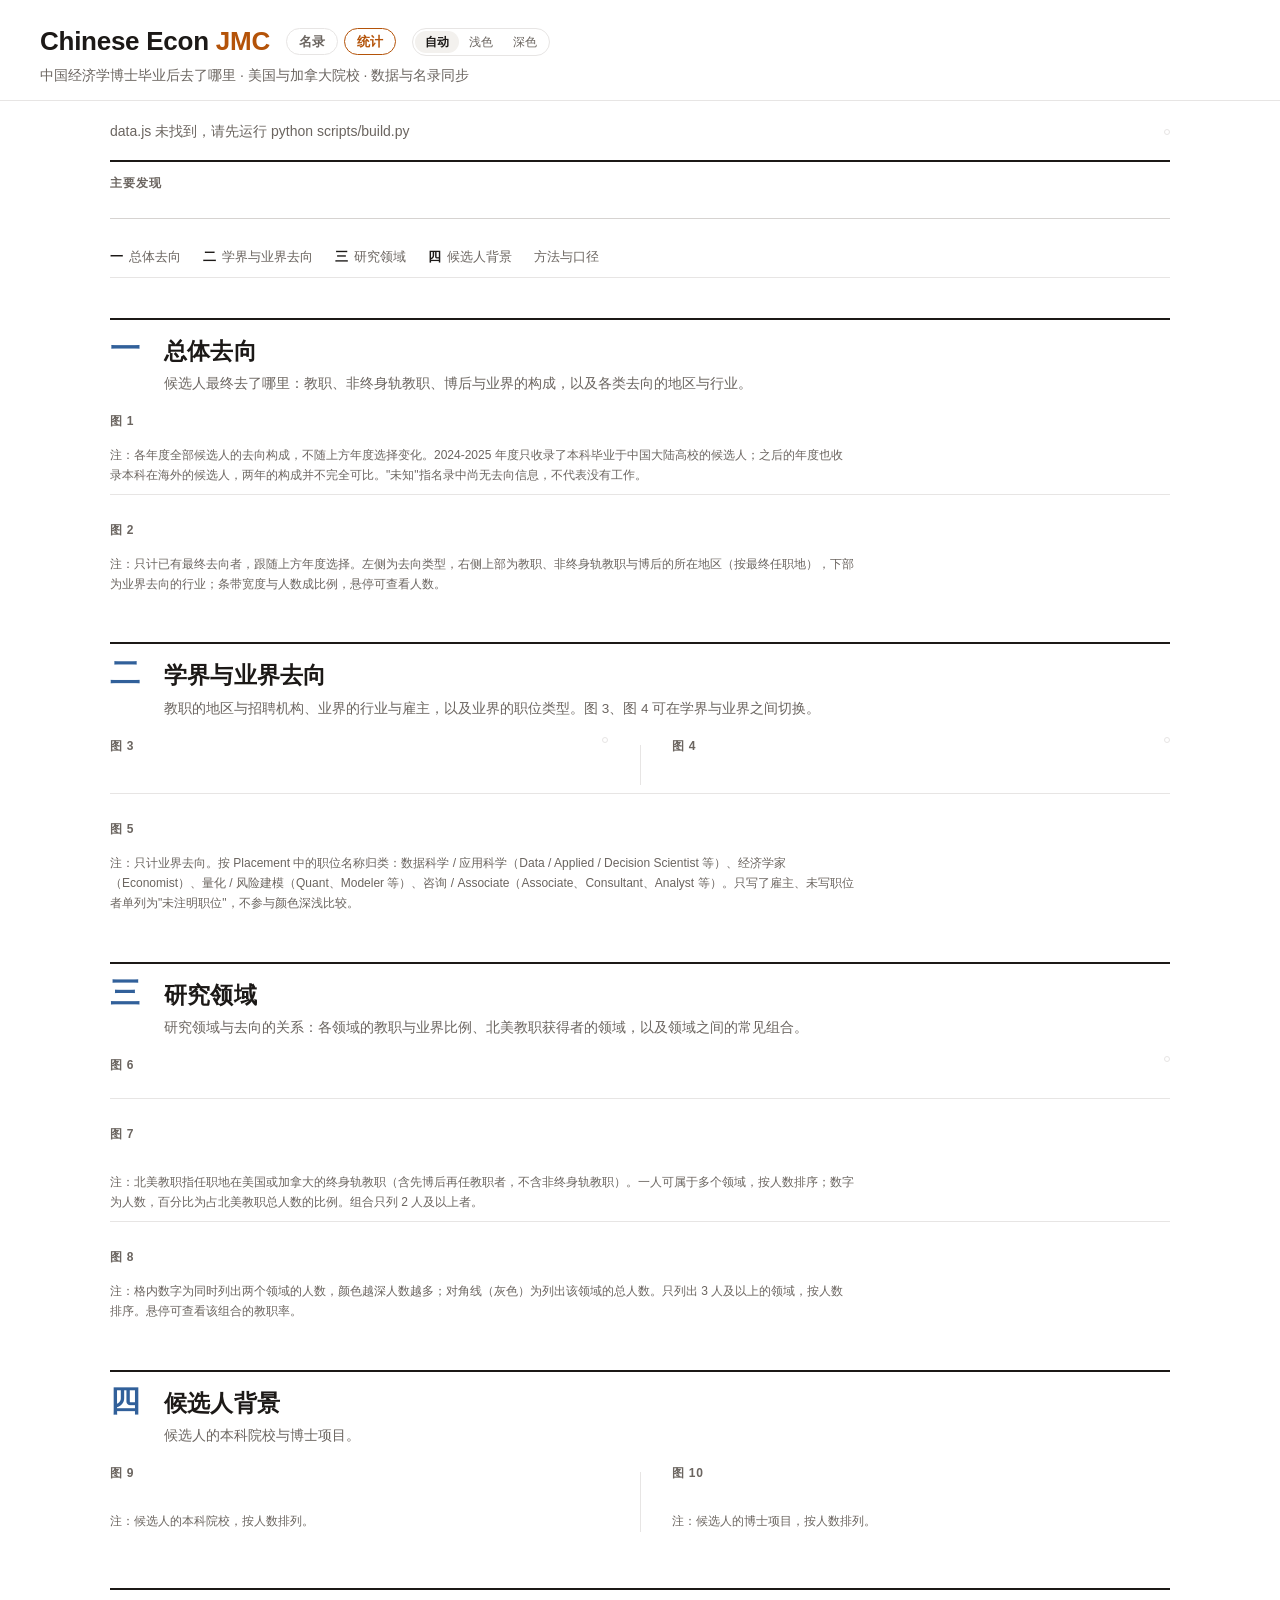
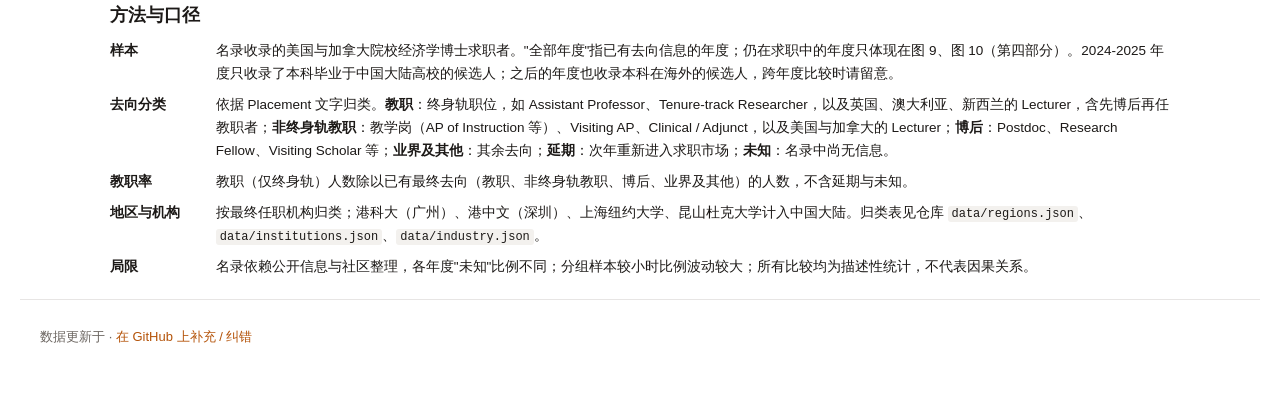
==== commit d237c788: "Unify placement wording; note the 2024-2025 inclusion rule - 2024-2025 placements switch to the "tit" ====
--- a/site/stats.html
+++ b/site/stats.html
@@ -45,7 +45,7 @@
     <figure class="fig" id="fig-mix">
       <figcaption class="fig-head"><span class="fig-no">图 1</span><h3 id="mix-title"></h3></figcaption>
       <div id="mix"></div>
-      <p class="fig-note">注：各年度全部候选人的去向构成，不随上方年度选择变化。"未知"指名录中尚无去向信息，不代表没有工作。</p>
+      <p class="fig-note">注：各年度全部候选人的去向构成，不随上方年度选择变化。2024-2025 年度只收录了本科毕业于中国大陆高校的候选人；之后的年度也收录本科在海外的候选人，两年的构成并不完全可比。"未知"指名录中尚无去向信息，不代表没有工作。</p>
     </figure>
     <figure class="fig" id="fig-sankey">
       <figcaption class="fig-head"><span class="fig-no">图 2</span><h3 id="sankey-title"></h3></figcaption>
@@ -114,7 +114,7 @@
     <h2 id="method-h">方法与口径</h2>
     <dl>
       <dt>样本</dt>
-      <dd>名录收录的美国与加拿大院校经济学博士求职者。"全部年度"指已有去向信息的年度；仍在求职中的年度只体现在图 9、图 10（第四部分）。</dd>
+      <dd>名录收录的美国与加拿大院校经济学博士求职者。"全部年度"指已有去向信息的年度；仍在求职中的年度只体现在图 9、图 10（第四部分）。2024-2025 年度只收录了本科毕业于中国大陆高校的候选人；之后的年度也收录本科在海外的候选人，跨年度比较时请留意。</dd>
       <dt>去向分类</dt>
       <dd>依据 Placement 文字归类。<b>教职</b>：终身轨职位，如 Assistant Professor、Tenure-track Researcher，以及英国、澳大利亚、新西兰的 Lecturer，含先博后再任教职者；<b>非终身轨教职</b>：教学岗（AP of Instruction 等）、Visiting AP、Clinical / Adjunct，以及美国与加拿大的 Lecturer；<b>博后</b>：Postdoc、Research Fellow、Visiting Scholar 等；<b>业界及其他</b>：其余去向；<b>延期</b>：次年重新进入求职市场；<b>未知</b>：名录中尚无信息。</dd>
       <dt>教职率</dt>
--- a/site/style.css
+++ b/site/style.css
@@ -64,6 +64,8 @@
 .kpi .n { font-family: var(--serif); font-size: 30px; font-weight: 600; line-height: 1.15; font-variant-numeric: lining-nums tabular-nums; }
 .kpi .l { color: var(--text); font-size: 13.5px; margin-top: 3px; }
 .kpi .l span { display: block; color: var(--muted); font-size: 12px; margin-top: 2px; }
+
+.cycle-note { margin: -8px 0 18px; color: var(--muted); font-size: 12.5px; }
 
 /* ---- controls ---- */
 .controls { margin: 0 0 6px; }
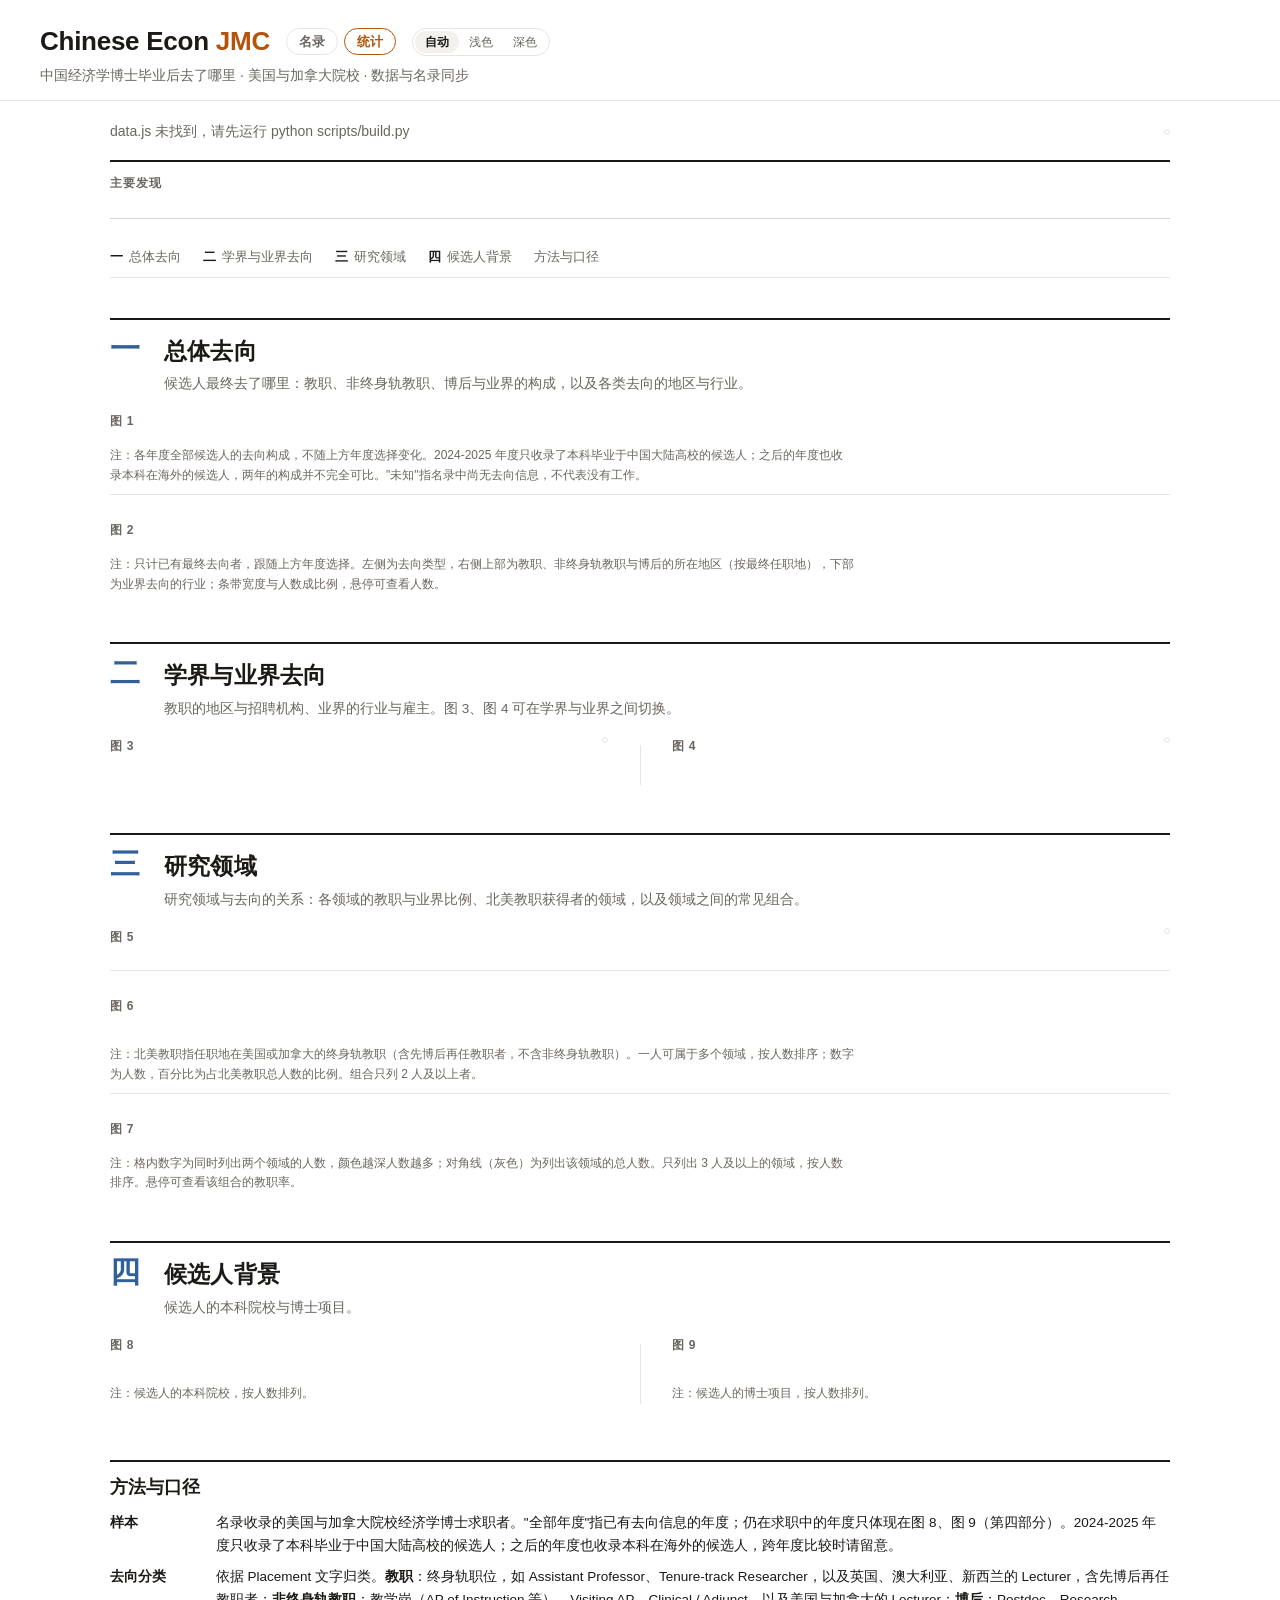
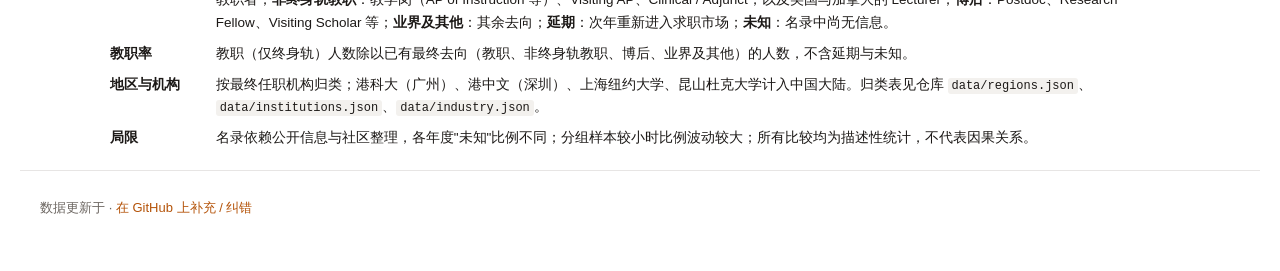
==== commit ea66ba99: "Remove the industry job-role figure The role breakdown mixed up job titles with firm types (e.g. Eco" ====
--- a/site/stats.html
+++ b/site/stats.html
@@ -55,7 +55,7 @@
   </section>
 
   <section class="part" id="destinations">
-    <header class="part-head"><span class="part-no">二</span><div><h2>学界与业界去向</h2><p>教职的地区与招聘机构、业界的行业与雇主，以及业界的职位类型。图 3、图 4 可在学界与业界之间切换。</p></div></header>
+    <header class="part-head"><span class="part-no">二</span><div><h2>学界与业界去向</h2><p>教职的地区与招聘机构、业界的行业与雇主。图 3、图 4 可在学界与业界之间切换。</p></div></header>
     <div class="two-col">
       <figure class="fig" id="fig-dist">
         <figcaption class="fig-head"><span class="fig-no">图 3</span><h3 id="dist-title"></h3><div class="fig-toggle" id="dist-toggle" role="group" aria-label="学界 / 业界"></div></figcaption>
@@ -68,27 +68,22 @@
         <p class="fig-note" id="hire-note"></p>
       </figure>
     </div>
-    <figure class="fig" id="fig-roles">
-      <figcaption class="fig-head"><span class="fig-no">图 5</span><h3 id="roles-title"></h3></figcaption>
-      <div id="roles"></div>
-      <p class="fig-note">注：只计业界去向。按 Placement 中的职位名称归类：数据科学 / 应用科学（Data / Applied / Decision Scientist 等）、经济学家（Economist）、量化 / 风险建模（Quant、Modeler 等）、咨询 / Associate（Associate、Consultant、Analyst 等）。只写了雇主、未写职位者单列为"未注明职位"，不参与颜色深浅比较。</p>
-    </figure>
   </section>
 
   <section class="part" id="fields">
     <header class="part-head"><span class="part-no">三</span><div><h2>研究领域</h2><p>研究领域与去向的关系：各领域的教职与业界比例、北美教职获得者的领域，以及领域之间的常见组合。</p></div></header>
     <figure class="fig" id="fig-funnel">
-      <figcaption class="fig-head"><span class="fig-no">图 6</span><h3 id="funnel-title"></h3><div class="fig-toggle" id="funnel-toggle" role="group" aria-label="学界 / 业界"></div></figcaption>
+      <figcaption class="fig-head"><span class="fig-no">图 5</span><h3 id="funnel-title"></h3><div class="fig-toggle" id="funnel-toggle" role="group" aria-label="学界 / 业界"></div></figcaption>
       <div id="funnel"></div>
       <p class="fig-note" id="funnel-note"></p>
     </figure>
     <figure class="fig" id="fig-na">
-      <figcaption class="fig-head"><span class="fig-no">图 7</span><h3 id="na-title"></h3></figcaption>
+      <figcaption class="fig-head"><span class="fig-no">图 6</span><h3 id="na-title"></h3></figcaption>
       <div id="na" class="split two"></div>
       <p class="fig-note">注：北美教职指任职地在美国或加拿大的终身轨教职（含先博后再任教职者，不含非终身轨教职）。一人可属于多个领域，按人数排序；数字为人数，百分比为占北美教职总人数的比例。组合只列 2 人及以上者。</p>
     </figure>
     <figure class="fig" id="fig-cooc">
-      <figcaption class="fig-head"><span class="fig-no">图 8</span><h3 id="cooc-title"></h3></figcaption>
+      <figcaption class="fig-head"><span class="fig-no">图 7</span><h3 id="cooc-title"></h3></figcaption>
       <div id="cooc"></div>
       <p class="fig-note">注：格内数字为同时列出两个领域的人数，颜色越深人数越多；对角线（灰色）为列出该领域的总人数。只列出 3 人及以上的领域，按人数排序。悬停可查看该组合的教职率。</p>
     </figure>
@@ -98,12 +93,12 @@
     <header class="part-head"><span class="part-no">四</span><div><h2>候选人背景</h2><p>候选人的本科院校与博士项目。</p></div></header>
     <div class="two-col">
       <figure class="fig" id="fig-ug">
-        <figcaption class="fig-head"><span class="fig-no">图 9</span><h3 id="ug-title"></h3></figcaption>
+        <figcaption class="fig-head"><span class="fig-no">图 8</span><h3 id="ug-title"></h3></figcaption>
         <div id="ug"></div>
         <p class="fig-note">注：候选人的本科院校，按人数排列。</p>
       </figure>
       <figure class="fig" id="fig-phd">
-        <figcaption class="fig-head"><span class="fig-no">图 10</span><h3 id="phd-title"></h3></figcaption>
+        <figcaption class="fig-head"><span class="fig-no">图 9</span><h3 id="phd-title"></h3></figcaption>
         <div id="phd"></div>
         <p class="fig-note">注：候选人的博士项目，按人数排列。</p>
       </figure>
@@ -114,7 +109,7 @@
     <h2 id="method-h">方法与口径</h2>
     <dl>
       <dt>样本</dt>
-      <dd>名录收录的美国与加拿大院校经济学博士求职者。"全部年度"指已有去向信息的年度；仍在求职中的年度只体现在图 9、图 10（第四部分）。2024-2025 年度只收录了本科毕业于中国大陆高校的候选人；之后的年度也收录本科在海外的候选人，跨年度比较时请留意。</dd>
+      <dd>名录收录的美国与加拿大院校经济学博士求职者。"全部年度"指已有去向信息的年度；仍在求职中的年度只体现在图 8、图 9（第四部分）。2024-2025 年度只收录了本科毕业于中国大陆高校的候选人；之后的年度也收录本科在海外的候选人，跨年度比较时请留意。</dd>
       <dt>去向分类</dt>
       <dd>依据 Placement 文字归类。<b>教职</b>：终身轨职位，如 Assistant Professor、Tenure-track Researcher，以及英国、澳大利亚、新西兰的 Lecturer，含先博后再任教职者；<b>非终身轨教职</b>：教学岗（AP of Instruction 等）、Visiting AP、Clinical / Adjunct，以及美国与加拿大的 Lecturer；<b>博后</b>：Postdoc、Research Fellow、Visiting Scholar 等；<b>业界及其他</b>：其余去向；<b>延期</b>：次年重新进入求职市场；<b>未知</b>：名录中尚无信息。</dd>
       <dt>教职率</dt>
--- a/site/stats.css
+++ b/site/stats.css
@@ -242,20 +242,6 @@
 .legend .dot.fn-key.sig.tone-ind { background: var(--s-ind); }
 .sw.fn-key-band.tone-ind { background: color-mix(in oklab, var(--s-ind) 14%, var(--panel)); border-color: color-mix(in oklab, var(--s-ind) 40%, var(--panel)); }
 
-/* fig 6: industry role x sector matrix */
-table.roles { width: auto; border-collapse: separate; border-spacing: 3px; font-size: 13px; font-variant-numeric: tabular-nums; }
-table.roles th, table.roles td { border: none; padding: 0; vertical-align: middle; background: none; }
-table.roles th { font-weight: 500; color: var(--muted); font-size: 12px; padding: 0 6px 6px; text-align: center; white-space: nowrap; }
-table.roles th.rh { text-align: right; color: var(--text); font-size: 13px; padding: 0 12px 0 0; }
-table.roles td { min-width: 92px; height: 32px; text-align: center; border-radius: 3px; }
-table.roles td.cell { background: color-mix(in oklab, var(--s-ind) var(--a), var(--panel)); }
-table.roles td.cell.hot { color: #fff; font-weight: 600; }
-table.roles td.cell:hover, table.roles td.none:hover { outline: 2px solid var(--text); }
-table.roles td.none { background: var(--tag); color: var(--muted); }
-table.roles td.z { background: color-mix(in oklab, var(--line) 35%, var(--panel)); }
-table.roles .tot { color: var(--muted); font-weight: 600; }
-table.roles tr.tot td { height: 26px; color: var(--muted); font-weight: 600; border-top: 1px solid var(--line); }
-table.roles th.none { font-style: normal; }
 .fn-lead { stroke: var(--muted); stroke-width: .8; opacity: .55; }
 
 /* academia / industry toggle in figure headers */
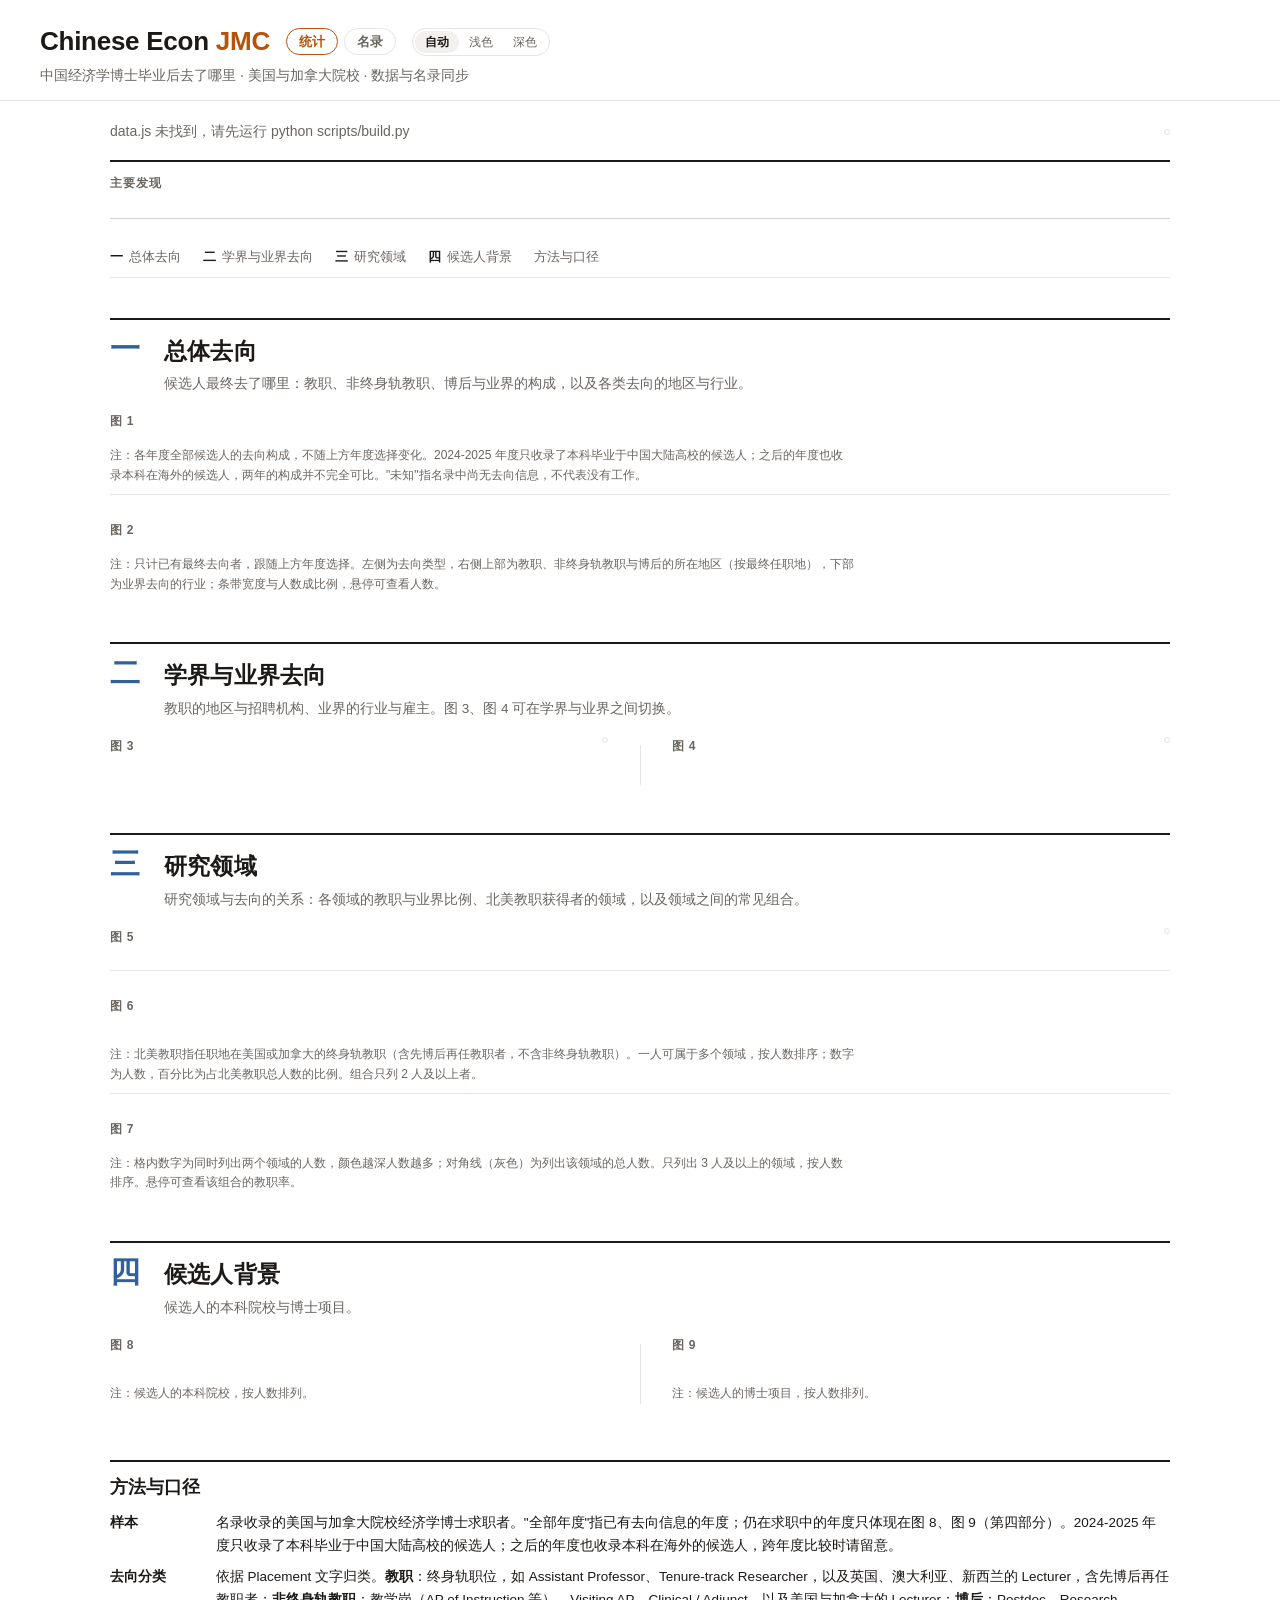
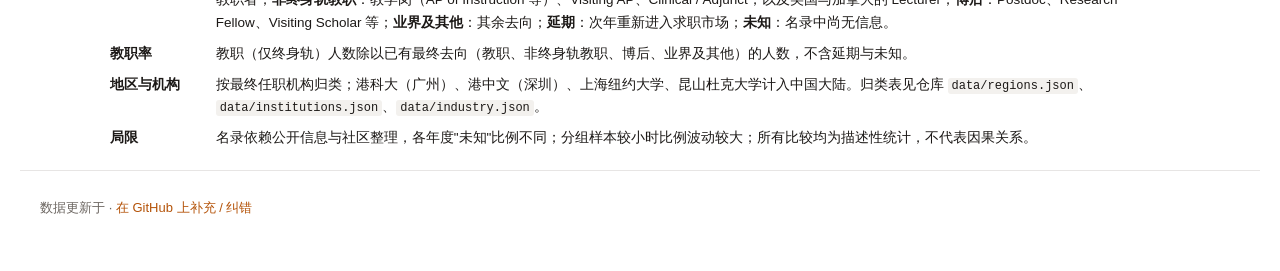
==== commit 7607aa96: "Put 统计 before 名录 in the page navigation Co-Authored-By: Claude Opus 5.5 (1M context) <noreply@anthro" ====
--- a/site/stats.html
+++ b/site/stats.html
@@ -16,7 +16,7 @@
     <div class="brand">
       <div class="brand-row">
         <h1>Chinese Econ <span>JMC</span></h1>
-        <nav class="pages" aria-label="Pages"><a href="./">名录</a><a href="stats.html" class="active" aria-current="page">统计</a></nav>
+        <nav class="pages" aria-label="Pages"><a href="stats.html" class="active" aria-current="page">统计</a><a href="./">名录</a></nav>
         <div class="theme-switch" role="group" aria-label="明暗模式"><button type="button" data-theme-set="auto">自动</button><button type="button" data-theme-set="light">浅色</button><button type="button" data-theme-set="dark">深色</button></div>
       </div>
       <p class="tagline">中国经济学博士毕业后去了哪里 · 美国与加拿大院校 · 数据与名录同步</p>
